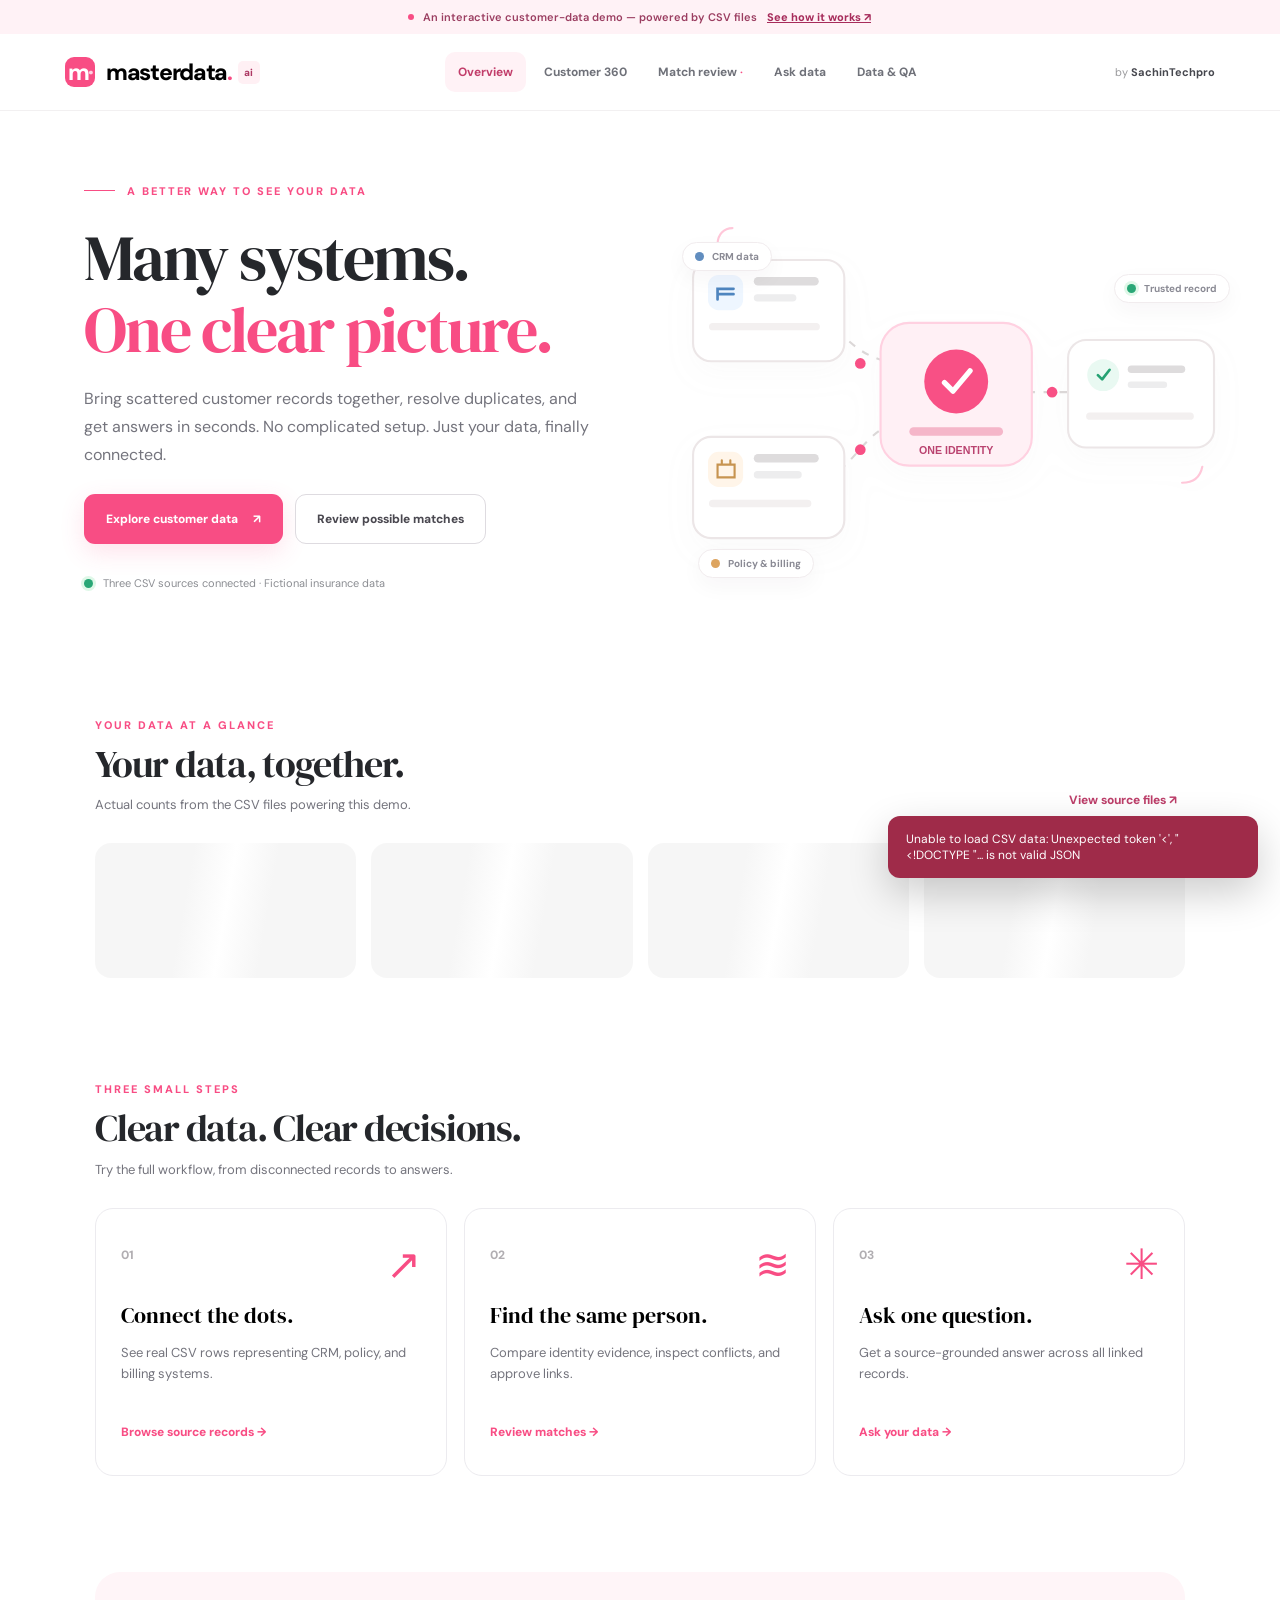
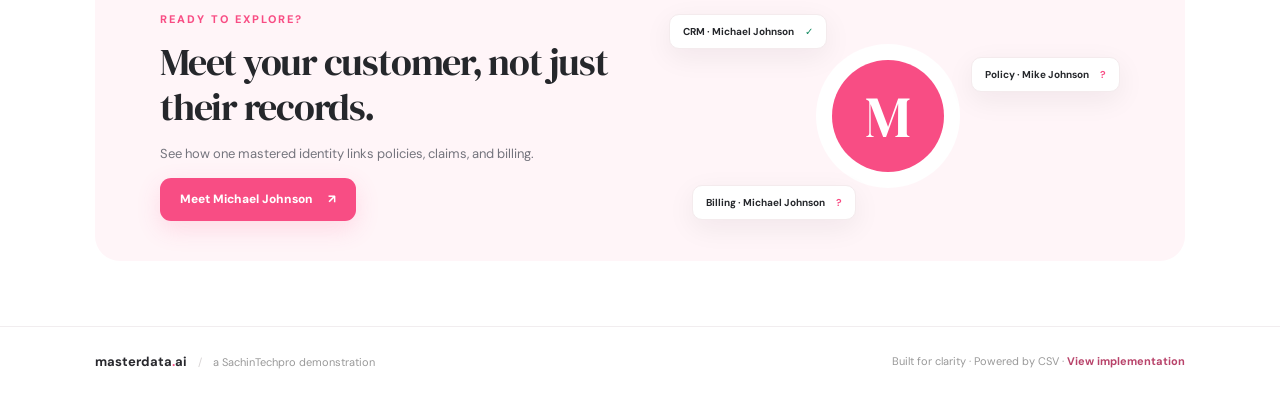
==== static/index.html @ 0c134096 "Add full MasterData AI CSV-backed demo, responsive UI, tests, and Render configuration" ====
<!doctype html>
<html lang="en">
<head>
  <meta charset="utf-8" />
  <meta name="viewport" content="width=device-width, initial-scale=1" />
  <meta name="theme-color" content="#ffffff" />
  <meta name="description" content="SachinTechpro MasterData AI: a lightweight, CSV-powered master data management and grounded-answer demo." />
  <title>MasterData AI — One customer. One clear picture.</title>
  <link rel="preconnect" href="https://fonts.googleapis.com" />
  <link rel="preconnect" href="https://fonts.gstatic.com" crossorigin />
  <link href="https://fonts.googleapis.com/css2?family=DM+Sans:wght@400;500;600;700;800&family=DM+Serif+Display&display=swap" rel="stylesheet" />
  <link href="/static/style.css" rel="stylesheet" />
  <script src="/static/app.js" defer></script>
</head>
<body>
  <div class="announcement"><span class="dot small"></span> An interactive customer-data demo — powered by CSV files <button class="announcement-link" data-nav="data">See how it works <span aria-hidden="true">↗</span></button></div>
  <header class="site-header">
    <div class="header-inner">
      <button class="wordmark" data-nav="home" aria-label="MasterData AI home"><span class="brand-icon">m<span>·</span></span><span>masterdata<span class="brand-accent">.</span></span><span class="brand-ai">ai</span></button>
      <nav class="nav" aria-label="Main navigation">
        <button data-nav="home" class="nav-link active">Overview</button>
        <button data-nav="customers" class="nav-link">Customer 360</button>
        <button data-nav="matches" class="nav-link">Match review <span class="nav-count" id="match-nav-count">·</span></button>
        <button data-nav="assistant" class="nav-link">Ask data</button>
        <button data-nav="data" class="nav-link">Data & QA</button>
      </nav>
      <span class="madeby">by <strong>SachinTechpro</strong></span>
    </div>
  </header>
  <main id="main">
    <section class="view" id="view-home" aria-label="Overview">
      <div class="hero-wrap">
        <div class="hero-inner">
          <div class="eyebrow"><span class="eyebrow-line"></span> A BETTER WAY TO SEE YOUR DATA</div>
          <h1>Many systems.<br/><span class="highlight">One clear picture.</span></h1>
          <p class="hero-copy">Bring scattered customer records together, resolve duplicates, and get answers in seconds. No complicated setup. Just your data, finally connected.</p>
          <div class="hero-actions">
            <button class="button primary large" data-nav="customers">Explore customer data <span aria-hidden="true">↗</span></button>
            <button class="button outlined large" data-nav="matches">Review possible matches</button>
          </div>
          <p class="hero-caption"><span class="dot"></span> Three CSV sources connected · Fictional insurance data</p>
        </div>
        <div class="hero-illustration" aria-hidden="true">
          <svg viewBox="0 0 520 375" fill="none" xmlns="http://www.w3.org/2000/svg">
            <path d="M112 110C156 110 156 159 218 159M112 274C170 274 170 214 218 214M300 186H401" stroke="#dbd7d7" stroke-width="2" stroke-dasharray="7 8"/>
            <rect x="16" y="62" width="142" height="95" rx="17" fill="#fff" stroke="#ece6e7" stroke-width="2"/><rect x="30" y="76" width="33" height="33" rx="10" fill="#eef6ff"/><path d="M39 99V89h15M39 94h15" stroke="#4e85bf" stroke-width="2.5" stroke-linecap="round"/><rect x="73" y="78" width="61" height="8" rx="4" fill="#dedcdd"/><rect x="73" y="94" width="40" height="7" rx="3.5" fill="#ededee"/><rect x="31" y="121" width="104" height="7" rx="3.5" fill="#f3f0f0"/>
            <rect x="16" y="228" width="142" height="95" rx="17" fill="#fff" stroke="#ece6e7" stroke-width="2"/><rect x="30" y="242" width="33" height="33" rx="10" fill="#fff5e9"/><path d="M39 254h16v12H39zM43 250v4M51 250v4" stroke="#c79450" stroke-width="2" stroke-linecap="round"/><rect x="73" y="244" width="61" height="8" rx="4" fill="#dedcdd"/><rect x="73" y="260" width="45" height="7" rx="3.5" fill="#ededee"/><rect x="31" y="287" width="96" height="7" rx="3.5" fill="#f3f0f0"/>
            <rect x="192" y="121" width="142" height="134" rx="27" fill="#fff0f5" stroke="#ffd1e1" stroke-width="2"/><circle cx="263" cy="176" r="30" fill="#f85085"/><path d="M252 177l8 8 16-19" stroke="white" stroke-width="5" stroke-linecap="round" stroke-linejoin="round"/><rect x="219" y="219" width="88" height="8" rx="4" fill="#f5b6c9"/><text x="263" y="244" text-anchor="middle" fill="#ba4370" font-size="10" font-family="sans-serif" font-weight="700">ONE IDENTITY</text>
            <rect x="368" y="137" width="137" height="101" rx="17" fill="#fff" stroke="#ece6e7" stroke-width="2"/><circle cx="401" cy="170" r="15" fill="#e9f9f2"/><path d="M396 170l4 4 7-9" stroke="#25a273" stroke-width="2.5" stroke-linecap="round" stroke-linejoin="round"/><rect x="424" y="161" width="54" height="7" rx="3.5" fill="#dedcdd"/><rect x="424" y="176" width="37" height="6" rx="3" fill="#ededee"/><rect x="385" y="205" width="101" height="7" rx="3.5" fill="#f3f0f0"/>
            <circle cx="173" cy="159" r="5" fill="#f85085"/><circle cx="173" cy="240" r="5" fill="#f85085"/><circle cx="353" cy="186" r="5" fill="#f85085"/>
            <path d="M39 47c0-9 6-15 14-15M494 256c-2 10-9 15-19 15" stroke="#ffc7d9" stroke-width="2" stroke-linecap="round"/>
          </svg>
          <div class="illustration-label label-left"><span class="dot blue"></span> CRM data</div>
          <div class="illustration-label label-bottom"><span class="dot amber"></span> Policy & billing</div>
          <div class="illustration-label label-right"><span class="dot"></span> Trusted record</div>
        </div>
      </div>
      <section class="section content-wrap" aria-labelledby="h-stats">
        <div class="section-heading split"><div><div class="kicker">YOUR DATA AT A GLANCE</div><h2 id="h-stats">Your data, together.</h2><p>Actual counts from the CSV files powering this demo.</p></div><button class="plain-action" data-nav="data">View source files <span aria-hidden="true">↗</span></button></div>
        <div class="metric-grid" id="metric-grid"><div class="skeleton"></div><div class="skeleton"></div><div class="skeleton"></div><div class="skeleton"></div></div>
      </section>
      <section class="section content-wrap" aria-label="Your next step">
        <div class="section-heading"><div class="kicker">THREE SMALL STEPS</div><h2>Clear data. Clear decisions.</h2><p>Try the full workflow, from disconnected records to answers.</p></div>
        <div class="step-grid">
          <button class="step-card" data-nav="data"><span class="step-num">01</span><span class="step-symbol">↗</span><h3>Connect the dots.</h3><p>See real CSV rows representing CRM, policy, and billing systems.</p><span class="step-action">Browse source records <span aria-hidden="true">→</span></span></button>
          <button class="step-card" data-nav="matches"><span class="step-num">02</span><span class="step-symbol">≋</span><h3>Find the same person.</h3><p>Compare identity evidence, inspect conflicts, and approve links.</p><span class="step-action">Review matches <span aria-hidden="true">→</span></span></button>
          <button class="step-card" data-nav="assistant"><span class="step-num">03</span><span class="step-symbol">✳</span><h3>Ask one question.</h3><p>Get a source-grounded answer across all linked records.</p><span class="step-action">Ask your data <span aria-hidden="true">→</span></span></button>
        </div>
      </section>
      <section class="section content-wrap highlight-row"><div><div class="kicker">READY TO EXPLORE?</div><h2>Meet your customer, not just their records.</h2><p>See how one mastered identity links policies, claims, and billing.</p><button class="button primary" data-open-customer="MDM-1005">Meet Michael Johnson <span aria-hidden="true">↗</span></button></div><div class="profile-art" aria-hidden="true"><div class="circle-one">M</div><div class="mini-profile mini-one">CRM · Michael Johnson <span>✓</span></div><div class="mini-profile mini-two">Policy · Mike Johnson <span>?</span></div><div class="mini-profile mini-three">Billing · Michael Johnson <span>?</span></div></div></section>
    </section>

    <section class="view hide" id="view-customers" aria-label="Customer 360">
      <div class="page-intro content-wrap"><div class="kicker">UNIFIED CUSTOMER VIEW</div><h1>One customer. <span class="highlight">Every connection.</span></h1><p>Choose a mastered customer identity. Source records remain traceable, and transactions appear only when linked.</p></div>
      <div class="content-wrap section compact"><div class="customer-top"><label class="search-field"><span>⌕</span><input id="customer-search" placeholder="Search customer name or ID" autocomplete="off" aria-label="Search customers"/></label><span class="muted" id="customer-count">Loading customers...</span></div><div class="customer-list" id="customer-list"></div><div id="customer-detail" class="detail-panel" aria-live="polite"></div></div>
    </section>

    <section class="view hide" id="view-matches" aria-label="Identity match review">
      <div class="page-intro content-wrap"><div class="kicker">IDENTITY RESOLUTION</div><h1>Same person. <span class="highlight">Different records.</span></h1><p>A matching score is only a suggestion. Review evidence and conflicts before linking source IDs to one customer.</p></div>
      <div class="content-wrap section compact"><div class="section-heading split"><div><h2>Ready for your review <span class="pill pink" id="pending-count">—</span></h2><p>Every decision updates <code>identity_links.csv</code> or <code>decisions.csv</code>.</p></div><button class="button outlined" id="reset-from-matches">↺ Reset review</button></div><div id="matches-list" class="match-grid"></div></div>
    </section>

    <section class="view hide" id="view-assistant" aria-label="Ask data assistant">
      <div class="page-intro content-wrap"><div class="kicker">ONE CONVERSATIONAL VIEW</div><h1>Just ask. <span class="highlight">Know more.</span></h1><p>Ask questions across the customer, policy, claims, and billing CSVs. Every answer shows where its facts came from.</p></div>
      <div class="content-wrap section compact"><div class="assistant-layout"><div class="assistant-card"><div class="chat-header"><span class="assistant-orb">✳</span><div><strong>Ask MasterData</strong><small id="assistant-mode-label">Guided answers · source evidence included</small></div><span class="connected-pill"><span class="dot"></span> Ready</span></div><div class="chat-body" id="chat-body"><div class="chat-intro"><div class="assistant-orb large-orb">✳</div><h2>Hello there.</h2><p>Choose a customer, then ask what you want to know. I'll show the facts and how they connect.</p></div></div><form id="ask-form" class="chat-compose"><label for="chat-customer">Current customer</label><select id="chat-customer" aria-label="Customer to ask about"></select><div class="question-field"><input id="question-input" maxlength="500" required autocomplete="off" placeholder="Ask about claims, payments, policies..." aria-label="Your question"/><button type="submit" class="send-button" aria-label="Send question">↗</button></div></form></div><div class="assistant-sidebar"><div class="side-note"><div class="kicker">NEED AN IDEA?</div><h3>Try asking...</h3><div class="prompts"><button data-question="Give me a complete customer summary">Give me the full customer picture <span>↗</span></button><button data-question="Are there any open claims?">Are there any open claims? <span>↗</span></button><button data-question="Show me overdue payments and invoices">Any unpaid invoices? <span>↗</span></button><button data-question="What policies and renewals are recorded?">What policies are active? <span>↗</span></button><button data-question="Which sources contributed to this answer?">Where did this information come from? <span>↗</span></button></div></div><div class="side-note pale"><div class="kicker">HOW ANSWERS WORK</div><p><span id="assistant-explainer">By default, a transparent rule-based router answers using the linked CSVs. No generative model or API key is required.</span></p><p>You can optionally connect an AI model for grounded answer synthesis, using only the selected fictional customer snapshot.</p></div></div></div></div>
    </section>

    <section class="view hide" id="view-data" aria-label="Data sources and quality assurance">
      <div class="page-intro content-wrap"><div class="kicker">UNDER THE HOOD</div><h1>Simple files. <span class="highlight">Useful proof.</span></h1><p>All application data lives in readable CSV files. Browse the source rows, download a file, and run integrity checks on demand.</p></div>
      <div class="content-wrap section compact"><div class="source-section"><div class="section-heading split"><div><h2>Explore the source files.</h2><p>Three system feeds plus their related data and identity links.</p></div><a class="button outlined" id="csv-download" href="/api/sources/crm/download" download>↓ Download CSV</a></div><div id="source-tabs" class="source-tabs" role="group" aria-label="Select CSV source"></div><div id="source-explorer" class="source-explorer"></div></div><div class="test-section"><div class="section-heading split"><div><div class="kicker">LIVE VALIDATION</div><h2>Test the data, not just the UI.</h2><p>On-demand checks run against the current source files and links.</p></div><button id="run-tests" class="button primary">Run QA checks <span aria-hidden="true">→</span></button></div><div id="test-results" class="test-results empty-tests">Run the checks to see the results.</div></div><div class="reset-panel"><div><h3>Start fresh anytime.</h3><p>Reset only review decisions and identity links. Your original fictional source CSVs stay intact.</p></div><button id="reset-demo" class="button outlined">↺ Reset sample demo</button></div></div>
    </section>
  </main>
  <footer class="footer"><div class="footer-inner"><span><strong>masterdata<span class="brand-accent">.</span>ai</strong> <span class="footer-divider">/</span> a SachinTechpro demonstration</span><span>Built for clarity · Powered by CSV · <button data-nav="data">View implementation</button></span></div></footer>
  <div id="toast" class="toast" role="status" aria-live="polite"></div>
</body>
</html>
---- static/style.css ----
:root{--pink:#f84d84;--pink-dark:#e53c72;--text:#25272b;--muted:#74747d;--line:#ecebef;--off:#faf9f8;--soft:#fff2f6;--green:#118960;--blue:#618dbf;--shadow:0 14px 40px rgba(25,26,36,.055);font-family:'DM Sans',system-ui,-apple-system,sans-serif;color:var(--text);background:#fff;font-synthesis:none}*{box-sizing:border-box}body{margin:0;min-width:320px}button,input,select{font:inherit}button{cursor:pointer}a{color:inherit;text-decoration:none}button:focus-visible,a:focus-visible,input:focus-visible,select:focus-visible{outline:3px solid #ffabd0;outline-offset:2px}h1,h2,h3,p{margin-top:0}h1,h2{letter-spacing:-.032em}h1{font:normal clamp(2.6rem,5vw,4.65rem)/1.12 'DM Serif Display',Georgia,serif}h2{font:normal clamp(1.8rem,3vw,2.5rem)/1.18 'DM Serif Display',Georgia,serif}h3{font-size:1.12rem;line-height:1.3}p{line-height:1.7;color:var(--muted)}code{background:#f5f5f5;padding:2px 5px;border-radius:4px;font-size:.86em}.hide{display:none!important}.highlight{color:var(--pink)}.announcement{height:34px;background:#fff2f6;color:#9b3e61;display:flex;align-items:center;justify-content:center;gap:9px;font-size:11px;font-weight:600;white-space:nowrap;padding:0 10px}.announcement-link{border:0;background:transparent;color:#a72c5b;text-decoration:underline;font-weight:800;padding:1px}.dot{display:inline-block;flex:none;width:9px;height:9px;background:#29a776;border-radius:100%;box-shadow:0 0 0 3px #dff8e8}.dot.small{width:6px;height:6px;box-shadow:none;background:var(--pink)}.dot.blue{background:var(--blue);box-shadow:none}.dot.amber{background:#dda45f;box-shadow:none}.site-header{background:white;border-bottom:1px solid #f2f0f1;position:sticky;top:0;z-index:20}.header-inner{max-width:1210px;margin:auto;padding:0 30px;display:flex;align-items:center;gap:34px;min-height:76px}.wordmark{background:none;border:0;display:flex;align-items:center;gap:3px;font-size:23px;font-weight:800;letter-spacing:-1.3px;padding:8px 0;white-space:nowrap}.brand-icon{font-weight:800;letter-spacing:-2px;background:var(--pink);height:30px;width:30px;display:inline-flex;align-items:center;justify-content:center;color:#fff;border-radius:9px;margin-right:8px;letter-spacing:-.1em}.brand-icon span{color:#ffd0e0}.brand-accent{color:var(--pink)}.brand-ai{font-size:10px;letter-spacing:.05em;background:#fff0f4;color:#ad3863;padding:5px 6px;border-radius:5px;margin-left:3px}.nav{display:flex;align-items:center;justify-content:center;gap:5px;flex:1}.nav-link{color:#6f7179;white-space:nowrap;border:0;background:transparent;border-radius:10px;padding:12px 13px;font-size:12px;font-weight:700}.nav-link:hover,.nav-link.active{background:#fff2f6;color:#c23e6b}.nav-count{color:var(--pink);font-size:11px}.madeby{white-space:nowrap;color:#9a9a9d;font-size:11px}.madeby strong{color:#46474e}.content-wrap{max-width:1150px;margin:0 auto;padding-left:30px;padding-right:30px}.hero-wrap{max-width:1230px;min-height:555px;margin:0 auto;display:grid;grid-template-columns:1.08fr .92fr;align-items:center;padding:47px 40px 36px;overflow:hidden}.hero-inner{padding-left:3%;z-index:1}.eyebrow,.kicker{font-size:11px;letter-spacing:.18em;color:var(--pink);font-weight:800}.eyebrow{display:flex;align-items:center;gap:12px;margin-bottom:24px}.eyebrow-line{width:31px;height:1px;background:var(--pink)}.hero-inner h1{margin-bottom:20px}.hero-copy{font-size:16px;line-height:1.75;max-width:510px;margin-bottom:25px}.hero-actions{display:flex;gap:12px;flex-wrap:wrap}.button{display:inline-flex;align-items:center;justify-content:center;gap:15px;min-height:43px;border:1px solid transparent;border-radius:11px;padding:11px 19px;font-size:12px;font-weight:800;white-space:nowrap;transition:transform .15s,background .15s,box-shadow .15s}.button:hover,.step-card:hover{transform:translateY(-2px)}.button.primary{background:var(--pink);color:white;box-shadow:0 8px 24px #f84d8429}.button.primary:hover{background:var(--pink-dark)}.button.outlined{background:white;border-color:#dedbe0;color:#4a4850}.button.outlined:hover{border-color:var(--pink);color:var(--pink)}.button.large{min-height:50px;padding:14px 21px}.hero-caption{font-size:11px;display:flex;align-items:center;gap:10px;margin-top:30px;color:#8b8d92}.hero-illustration{position:relative;margin:0 -15px 0 -10px}.hero-illustration svg{display:block;width:100%;filter:drop-shadow(0 12px 15px #9999990a)}.illustration-label{position:absolute;font-size:10px;font-weight:700;color:#8a8a94;display:flex;gap:8px;align-items:center;background:white;padding:7px 12px;border:1px solid #f1ecee;border-radius:50px;box-shadow:0 8px 22px #29202a0a}.label-left{top:12%;left:1%}.label-bottom{bottom:4%;left:4%}.label-right{right:0;top:20%}.section{padding-top:52px;padding-bottom:52px}.section.compact{padding-top:25px}.section-heading{margin-bottom:27px}.section-heading h2{margin:9px 0 8px}.section-heading p{font-size:13px;margin:0}.section-heading.split{display:flex;justify-content:space-between;align-items:end;gap:20px}.plain-action{border:0;background:transparent;font-weight:800;font-size:12px;color:#bd3f6a;padding:8px}.metric-grid{display:grid;grid-template-columns:repeat(4,minmax(0,1fr));gap:15px}.metric-card{border:1px solid var(--line);background:white;padding:24px 22px;border-radius:16px;min-height:138px}.metric-card .metric-number{font:normal 40px/1.05 'DM Serif Display',serif;color:var(--text);margin:9px 0}.metric-card .metric-label{font-size:12px;color:#73737b;font-weight:700}.metric-card .metric-meta{font-size:11px;color:#9d9da3;margin-top:10px}.metric-card.emphasis{background:var(--soft);border-color:#ffe2ea}.metric-card.emphasis .metric-number{color:var(--pink)}.skeleton{height:135px;background:linear-gradient(100deg,#f6f6f6 35%,#fff 50%,#f6f6f6 65%);border-radius:16px}.step-grid{display:grid;grid-template-columns:repeat(3,minmax(0,1fr));gap:17px}.step-card{border:1px solid var(--line);background:#fff;text-align:left;border-radius:18px;padding:25px;min-height:268px;transition:transform .15s,border-color .15s,box-shadow .15s}.step-card:hover{border-color:#f5a3bf;box-shadow:var(--shadow)}.step-num{font-size:12px;color:#b1aeb2;font-weight:800}.step-symbol{font:normal 42px/1 'DM Serif Display',serif;float:right;color:var(--pink)}.step-card h3{margin:36px 0 12px;font:normal 22px 'DM Serif Display',Georgia,serif}.step-card p{font-size:13px;line-height:1.65;min-height:61px;margin-bottom:17px}.step-action{font-weight:800;color:var(--pink);font-size:12px}.highlight-row{display:grid;grid-template-columns:1fr 1fr;gap:30px;align-items:center;background:#fff5f8;margin-top:44px;margin-bottom:65px;border-radius:25px;padding:37px 65px;max-width:1090px}.highlight-row h2{max-width:500px;margin:13px 0}.highlight-row p{font-size:13px}.profile-art{height:215px;position:relative;display:flex;align-items:center;justify-content:center}.circle-one{width:112px;height:112px;border-radius:100%;display:flex;align-items:center;justify-content:center;background:var(--pink);box-shadow:0 0 0 16px #fff;color:#fff;font:normal 58px 'DM Serif Display',serif}.mini-profile{position:absolute;background:#fff;box-shadow:0 8px 28px #26161e10;border:1px solid #f4ebed;border-radius:10px;padding:10px 13px;font-size:10px;font-weight:700}.mini-profile span{color:var(--green);margin-left:9px}.mini-two span,.mini-three span{color:var(--pink)}.mini-one{top:5px;left:3%}.mini-two{right:0;top:48px}.mini-three{bottom:4px;left:8%}.page-intro{padding-top:72px;padding-bottom:20px}.page-intro h1{font-size:clamp(2.45rem,4.6vw,4rem);margin:14px 0 15px}.page-intro p{font-size:15px;max-width:680px}.pill{font-family:'DM Sans',sans-serif;font-size:11px;letter-spacing:0;font-weight:800;padding:6px 10px;border-radius:99px;vertical-align:middle}.pill.pink{color:#b8426c;background:#fff0f5}.pill.green{background:#eafaf4;color:#158660}.pill.gray{background:#f0f0f2;color:#6a6a72}.pill.amber{background:#fff4e7;color:#966b33}.customer-top{display:flex;justify-content:space-between;align-items:center;margin-bottom:18px;gap:16px}.search-field{border:1px solid #e4e2e4;border-radius:12px;display:flex;align-items:center;min-height:47px;min-width:290px;max-width:440px;width:100%;padding:0 13px;gap:8px;color:#aaa}.search-field span{font-size:24px;line-height:1}.search-field input{border:0;outline:0;width:100%;font-size:13px}.muted{font-size:12px;color:var(--muted)}.customer-list{display:grid;grid-template-columns:repeat(3,minmax(0,1fr));gap:12px}.customer-item{border:1px solid var(--line);background:white;border-radius:14px;padding:17px;text-align:left;display:flex;flex-direction:column;gap:10px;min-height:142px}.customer-item.selected{border-color:var(--pink);background:#fff8fa}.customer-item:hover{border-color:#f5a3bf}.customer-avatar{width:41px;height:41px;border-radius:50%;background:#f7e8ef;color:#ba4773;display:inline-flex;align-items:center;justify-content:center;font-weight:800;font-size:15px}.customer-item-top{display:flex;align-items:center;justify-content:space-between;gap:10px}.customer-item strong{font-size:13px}.customer-item small{font-size:11px;color:#8d8d96}.customer-facts{font-size:11px;color:#777883}.detail-panel{margin:25px 0 70px}.detail-hero{border:1px solid var(--line);border-radius:18px;padding:25px;display:flex;justify-content:space-between;gap:20px;align-items:start}.detail-title{display:flex;align-items:center;gap:14px}.detail-title h2{margin:0 0 5px}.detail-title small{color:var(--muted)}.detail-stats{display:flex;gap:22px;text-align:center}.detail-stats strong{display:block;font-size:22px}.detail-stats span{font-size:11px;color:var(--muted)}.detail-grid{display:grid;grid-template-columns:1fr 1fr;gap:17px;margin-top:17px}.detail-box{border:1px solid var(--line);background:#fff;border-radius:17px;padding:24px;min-width:0}.detail-box h3{margin-bottom:5px}.detail-box>p{font-size:12px}.field-row{padding:11px 0;border-bottom:1px solid #f1eff1;display:flex;justify-content:space-between;gap:20px;align-items:center}.field-row:last-child{border-bottom:0}.field-row>span{font-size:12px;color:var(--muted)}.field-row>div{text-align:right;max-width:65%}.field-row strong{font-size:12px;display:block;overflow-wrap:anywhere}.field-row small{font-size:10px;color:#aaa}.data-row{padding:12px 0;border-bottom:1px solid #f0f0f1;display:flex;justify-content:space-between;gap:12px}.data-row:last-child{border:0}.data-row strong{font-size:12px;display:block}.data-row small{font-size:11px;color:#999}.data-row .right{text-align:right;font-size:12px;font-weight:800}.detail-wide{grid-column:1/-1}.source-chips{display:flex;gap:9px;flex-wrap:wrap}.source-chip{border:1px solid #ebe9ec;border-radius:10px;padding:12px 14px;background:#fafafa;font-size:11px}.source-chip strong{display:block;margin-bottom:4px}.conflict-list{display:grid;grid-template-columns:repeat(2,1fr);gap:12px}.conflict-card{padding:14px;border-radius:12px;background:#fff8f1;border:1px solid #f5e6d1}.conflict-card>strong{font-size:12px}.conflict-card p{font-size:11px;margin:6px 0}.match-grid{display:grid;grid-template-columns:1fr 1fr;gap:18px;margin-bottom:80px}.match-card{border:1px solid var(--line);border-radius:19px;padding:23px;min-width:0}.match-top{display:flex;justify-content:space-between;gap:12px;align-items:center}.match-top h3{font:normal 23px 'DM Serif Display',Georgia,serif;margin:0}.match-top small{display:block;color:var(--muted);font-size:11px;margin-top:5px}.score{width:64px;height:64px;border-radius:50%;background:conic-gradient(var(--pink) var(--pct),#f5eaee 0);display:grid;place-items:center;flex:none}.score span{width:51px;height:51px;border-radius:50%;background:#fff;display:grid;place-items:center;font-weight:800;font-size:14px}.pair{display:grid;grid-template-columns:1fr 25px 1fr;gap:9px;align-items:center;margin:23px 0}.pair-part{background:#faf9fa;border-radius:13px;padding:14px;min-width:0}.pair-part small{display:block;font-size:10px;color:var(--muted);margin-bottom:7px}.pair-part strong{display:block;font-size:12px;overflow-wrap:anywhere}.pair-part span{font-size:10px;color:#8b8d91}.pair-arrow{text-align:center;color:var(--pink);font-size:20px}.evidence{display:flex;flex-wrap:wrap;gap:6px}.evidence span{border-radius:6px;padding:5px 8px;background:#ecf9f3;color:#27795f;font-size:10px;font-weight:700}.match-conflicts{color:#aa6732;font-size:11px;margin:14px 0 0;min-height:18px}.match-actions{display:flex;gap:8px;border-top:1px solid var(--line);padding-top:17px;margin-top:15px}.match-actions .button{flex:1}.empty-state{text-align:center;padding:56px 25px;background:#fbfafb;border:1px dashed #e7e1e5;border-radius:17px;grid-column:1/-1}.empty-state h3{font:normal 26px 'DM Serif Display',serif;margin:10px 0}.empty-state p{font-size:13px;max-width:430px;margin:0 auto 18px}.assistant-layout{display:grid;grid-template-columns:1.35fr .65fr;gap:18px;margin-bottom:75px;align-items:start}.assistant-card{border:1px solid var(--line);border-radius:19px;overflow:hidden;box-shadow:var(--shadow)}.chat-header{padding:17px 19px;border-bottom:1px solid var(--line);display:flex;gap:12px;align-items:center}.chat-header strong{font-size:13px;display:block}.chat-header small{font-size:10px;color:var(--muted)}.assistant-orb{display:grid;place-items:center;flex:none;width:40px;height:40px;border-radius:13px;background:#ffedf3;color:var(--pink);font-size:24px}.assistant-orb.large-orb{width:58px;height:58px;border-radius:17px;font-size:37px;margin:0 auto 10px}.connected-pill{margin-left:auto;background:#eef9f3;color:#16875e;border-radius:30px;padding:7px 11px;font-size:10px;display:flex;gap:9px;align-items:center;font-weight:800}.connected-pill .dot{width:6px;height:6px;box-shadow:none}.chat-body{height:380px;overflow-y:auto;padding:21px;background:#fffeff}.chat-intro{text-align:center;margin:60px auto 0;max-width:350px}.chat-intro h2{font-size:29px;margin:0 0 10px}.chat-intro p{font-size:13px}.chat-bubble{margin-bottom:17px;max-width:94%}.chat-bubble.user{margin-left:auto;text-align:right}.chat-bubble>div{border-radius:16px;padding:14px 16px;text-align:left;background:#faf7f9;font-size:13px;line-height:1.7}.chat-bubble.user>div{background:#fff0f5;color:#883553;display:inline-block}.chat-bubble small{font-size:10px;color:#a1a0a6;display:block;margin-bottom:6px}.answer-meta{display:flex;flex-wrap:wrap;gap:8px;margin:11px 0}.answer-meta span{background:white;border:1px solid #ece9ed;border-radius:7px;padding:5px 8px;color:#777;font-size:10px}.trace-details{font-size:11px;border-top:1px solid #eae8eb;margin-top:11px;padding-top:10px}.trace-details summary{cursor:pointer;color:#af3964;font-weight:800}.trace-details ul{padding-left:18px;margin:10px 0;color:#777}.chat-compose{padding:16px 19px;border-top:1px solid var(--line)}.chat-compose label{font-size:10px;font-weight:800;color:#999;display:block;margin-bottom:8px}.chat-compose select{width:100%;height:40px;border:1px solid var(--line);background:#fff;border-radius:9px;padding:0 10px;font-size:12px;color:#555}.question-field{display:flex;gap:10px;margin-top:11px}.question-field input{flex:1;min-width:0;border:1px solid #e5e1e4;border-radius:10px;padding:0 13px;font-size:12px}.send-button{height:44px;width:46px;border:0;border-radius:10px;background:var(--pink);color:#fff;font-size:23px}.side-note{border:1px solid var(--line);border-radius:17px;padding:24px;margin-bottom:17px}.side-note h3{margin:9px 0 15px}.side-note.pale{background:#faf9f7}.side-note p{font-size:12px}.prompts{display:flex;flex-direction:column;gap:7px}.prompts button{border:1px solid #ebe9ed;border-radius:10px;padding:13px;background:white;text-align:left;font-size:12px;font-weight:700;color:#5b5a64;display:flex;justify-content:space-between;gap:10px}.prompts button:hover{border-color:#f4a7bf;color:#c13d6b}.source-section,.test-section{margin-bottom:65px}.source-tabs{display:flex;flex-wrap:wrap;gap:8px;margin:20px 0}.source-tabs button{font-size:12px;border:1px solid var(--line);background:#fff;color:#777;border-radius:8px;padding:10px 13px}.source-tabs button.active{border-color:#f8b5ca;background:#fff0f6;color:#bd3b69;font-weight:800}.source-explorer{border:1px solid var(--line);border-radius:16px;overflow:hidden}.source-explorer-head{display:flex;justify-content:space-between;gap:15px;padding:16px 19px;background:#fafafa;border-bottom:1px solid var(--line);font-size:12px}.source-explorer-head strong{font-size:13px}.source-explorer-head span{color:var(--muted)}.table-scroll{width:100%;max-height:365px;overflow:auto}.data-table{width:100%;border-collapse:collapse;min-width:600px}.data-table th{position:sticky;top:0;background:#f7f6f7;text-transform:uppercase;letter-spacing:.05em;font-size:10px;color:#888;text-align:left;padding:14px 17px;white-space:nowrap}.data-table td{font-size:11px;color:#595a63;border-top:1px solid #f1eff1;padding:13px 17px;white-space:nowrap}.data-table tr:hover td{background:#fff9fb}.test-results{border:1px solid var(--line);border-radius:16px;overflow:hidden}.empty-tests{padding:27px;text-align:center;font-size:13px;color:var(--muted)}.test-summary{display:flex;gap:15px;align-items:center;padding:18px 20px;background:#f3fbf6;font-size:13px;color:#317557;font-weight:800}.test-result-row{display:flex;justify-content:space-between;align-items:center;gap:15px;padding:13px 20px;border-top:1px solid #f0f0f2}.test-result-row strong{font-size:12px}.test-result-row small{display:block;color:var(--muted);font-size:11px;margin-top:4px}.pass{color:var(--green);font-weight:800;font-size:12px}.fail{color:#b63249;font-weight:800;font-size:12px}.reset-panel{border-radius:16px;padding:26px;background:#faf7f9;display:flex;align-items:center;justify-content:space-between;gap:20px;margin-bottom:85px}.reset-panel h3{margin:0 0 5px}.reset-panel p{font-size:12px;margin:0}.footer{border-top:1px solid #f1edef}.footer-inner{max-width:1150px;margin:auto;display:flex;gap:15px;justify-content:space-between;align-items:center;padding:26px 30px;font-size:11px;color:#999}.footer-inner strong{color:#28282d;font-size:13px}.footer-inner button{border:0;background:transparent;color:#b8436a;font-weight:700;padding:0}.footer-divider{margin:0 8px;color:#d7d3d4}.toast{position:fixed;right:22px;bottom:22px;background:#29282f;color:#fff;padding:15px 18px;border-radius:12px;z-index:80;font-size:12px;box-shadow:0 15px 40px #0003;max-width:370px;display:none}.toast.show{display:block}.toast.error{background:#9f2b49}@media(max-width:990px){.header-inner{gap:17px;padding:0 20px}.madeby{display:none}.nav{justify-content:flex-end}.nav-link{font-size:11px;padding:11px 8px}.hero-wrap{padding:44px 25px;min-height:480px}.hero-inner{padding-left:0}.hero-illustration{margin-right:-55px}.highlight-row{margin-left:20px;margin-right:20px}.customer-list{grid-template-columns:repeat(2,1fr)}}@media(max-width:700px){.announcement{font-size:9px;gap:6px}.header-inner{display:block;min-height:auto;padding:11px 17px 4px}.wordmark{font-size:20px;padding:2px 0 9px}.brand-icon{width:27px;height:27px}.nav{justify-content:flex-start;overflow-x:auto;gap:5px;padding-bottom:5px;scrollbar-width:none}.nav::-webkit-scrollbar{display:none}.nav-link{font-size:11px;padding:9px 11px}.content-wrap{padding-left:19px;padding-right:19px}.hero-wrap{display:flex;flex-direction:column;text-align:center;padding:49px 19px 17px;min-height:auto}.eyebrow{justify-content:center;font-size:9px;margin-bottom:21px}.hero-inner h1{font-size:clamp(2.65rem,9vw,4.1rem)}.hero-copy{font-size:14px;margin:0 auto 23px;max-width:480px}.hero-actions{justify-content:center}.button.large{padding:13px 15px;font-size:11px}.hero-caption{justify-content:center;font-size:10px}.hero-illustration{margin:12px auto -4px;width:min(90%,470px)}.illustration-label{font-size:8px}.section{padding-top:36px;padding-bottom:30px}.section-heading.split{align-items:start}.section-heading h2{font-size:29px}.section-heading p{font-size:12px}.metric-grid{grid-template-columns:repeat(2,minmax(0,1fr));gap:10px}.metric-card{padding:19px 15px;min-height:125px}.metric-card .metric-number{font-size:34px}.metric-card .metric-label{font-size:11px}.step-grid{grid-template-columns:1fr;gap:12px}.step-card{min-height:unset;padding:21px}.step-card h3{margin:15px 0 8px}.step-card p{min-height:auto;margin-bottom:9px}.highlight-row{grid-template-columns:1fr;margin:30px 19px 55px;padding:30px 25px;gap:7px}.highlight-row h2{font-size:32px}.profile-art{height:170px}.mini-one{left:0}.mini-two{right:0}.page-intro{padding-top:44px;padding-bottom:12px}.page-intro h1{font-size:2.85rem}.page-intro p{font-size:13px}.customer-list{grid-template-columns:1fr;gap:8px}.customer-item{min-height:unset;padding:14px}.customer-top{align-items:stretch;flex-direction:column}.detail-hero{flex-direction:column}.detail-stats{width:100%;justify-content:space-between;gap:15px}.detail-grid{grid-template-columns:1fr}.match-grid{grid-template-columns:1fr}.conflict-list{grid-template-columns:1fr}.assistant-layout{grid-template-columns:1fr}.assistant-card{order:0}.assistant-sidebar{order:1}.chat-body{height:340px}.reset-panel{flex-direction:column;align-items:start}.footer-inner{flex-direction:column;align-items:start;padding:20px}.source-tabs{overflow-x:auto;flex-wrap:nowrap}.source-tabs button{white-space:nowrap}.section-heading.split .button{font-size:10px;padding:9px 11px;min-height:38px}.source-explorer-head{font-size:11px}}@media(max-width:385px){.hero-actions{flex-direction:column}.hero-actions button{width:100%}.page-intro h1{font-size:2.4rem}.pair{grid-template-columns:1fr;gap:5px}.pair-arrow{transform:rotate(90deg)}.metric-card .metric-number{font-size:30px}}
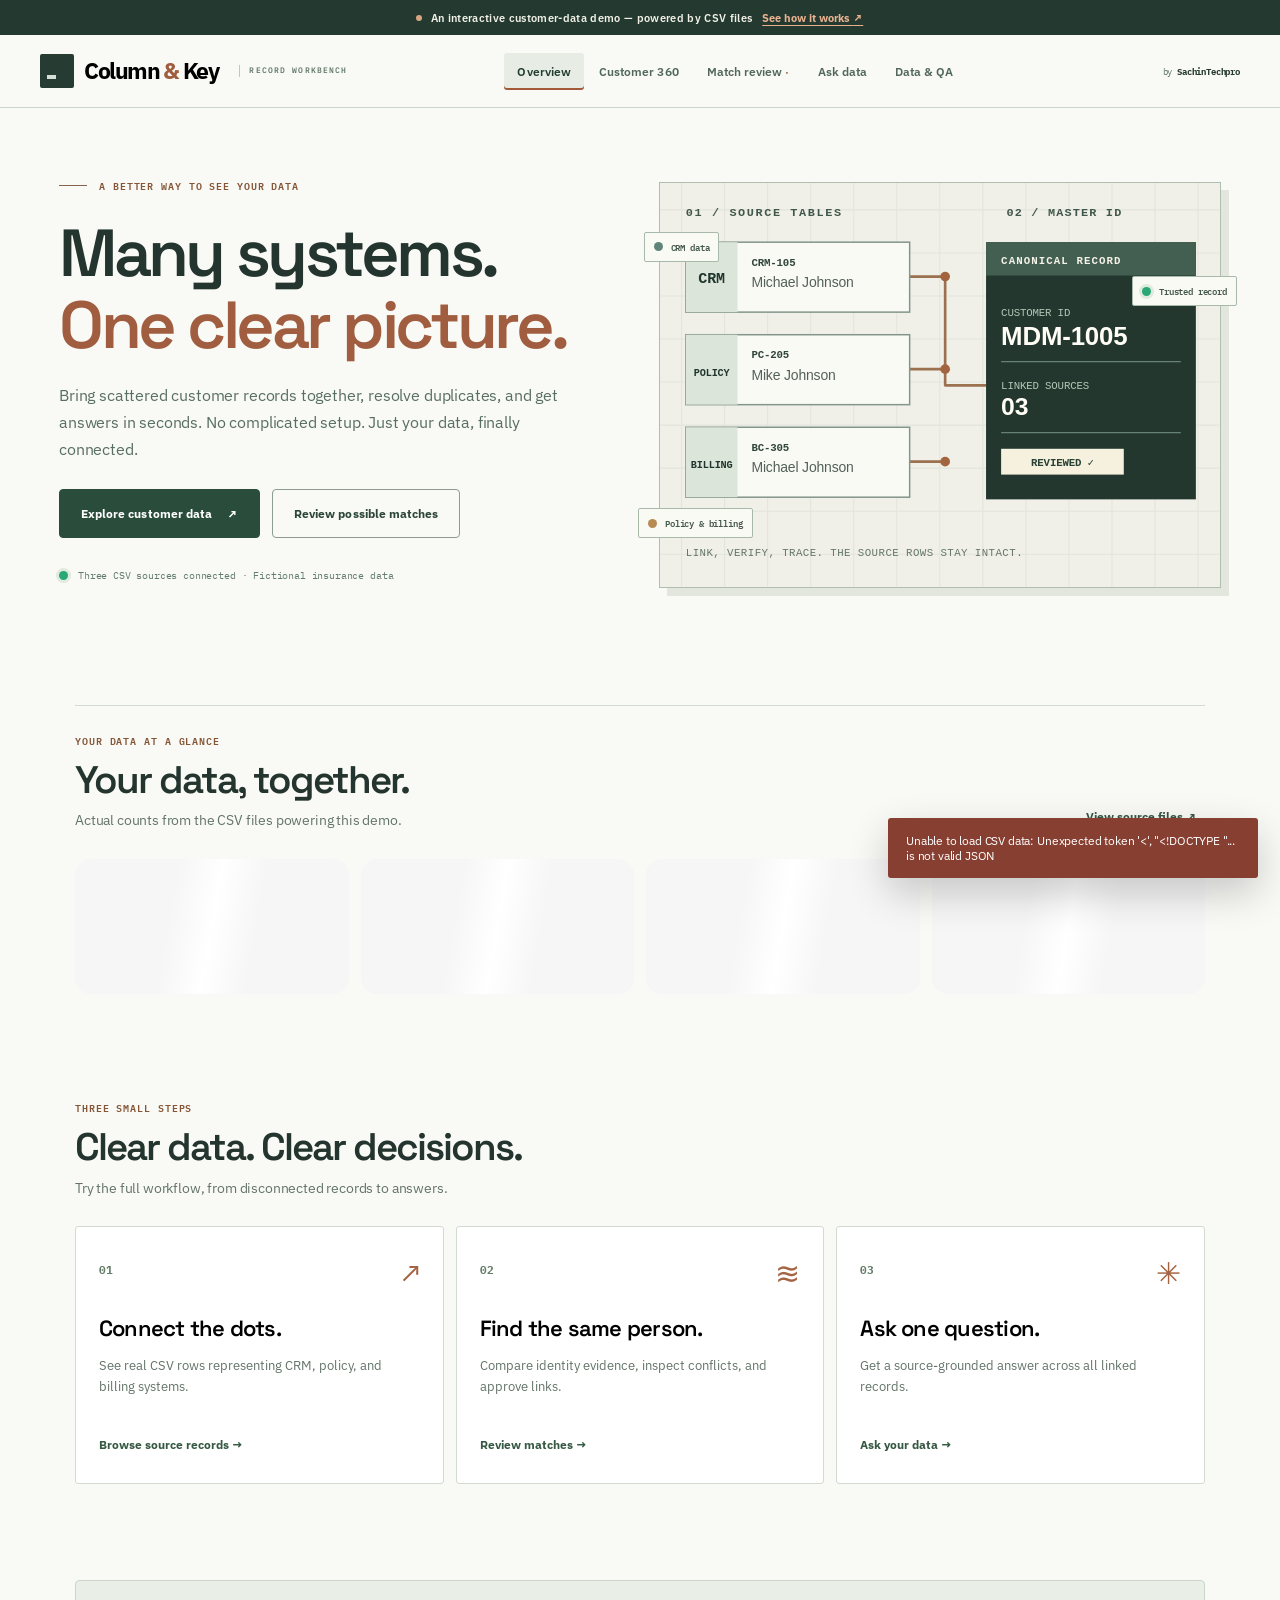
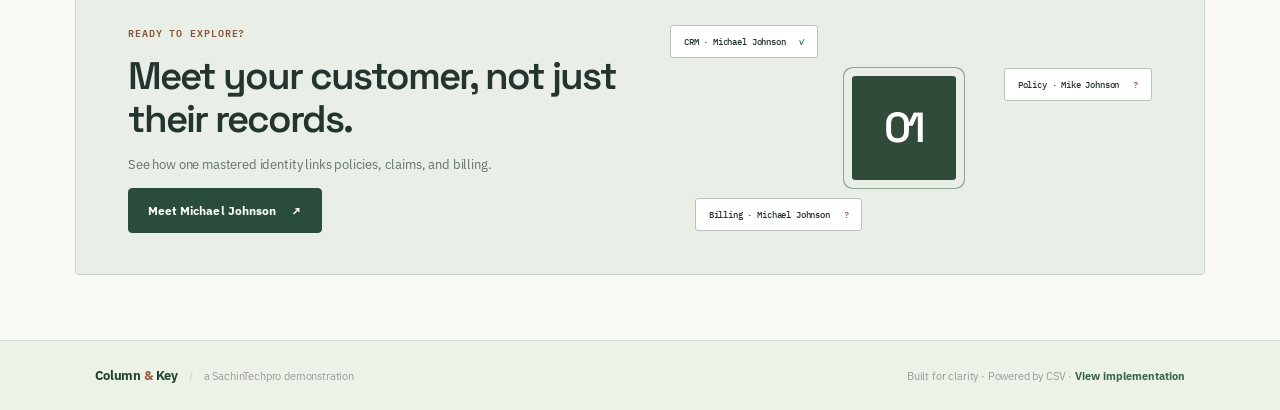
==== commit bebd6843: "Refresh Column & Key branding and editorial MDM UI (cosmetic only)" ====
--- a/static/index.html
+++ b/static/index.html
@@ -3,12 +3,13 @@
 <head>
   <meta charset="utf-8" />
   <meta name="viewport" content="width=device-width, initial-scale=1" />
-  <meta name="theme-color" content="#ffffff" />
-  <meta name="description" content="SachinTechpro MasterData AI: a lightweight, CSV-powered master data management and grounded-answer demo." />
-  <title>MasterData AI — One customer. One clear picture.</title>
+  <meta name="theme-color" content="#24342e" />
+  <meta name="description" content="Column &amp; Key by SachinTechpro: a CSV-powered master data management and source-grounded customer identity demo." />
+  <title>Column &amp; Key | Customer data, resolved.</title>
   <link rel="preconnect" href="https://fonts.googleapis.com" />
   <link rel="preconnect" href="https://fonts.gstatic.com" crossorigin />
-  <link href="https://fonts.googleapis.com/css2?family=DM+Sans:wght@400;500;600;700;800&family=DM+Serif+Display&display=swap" rel="stylesheet" />
+  <link href="https://fonts.googleapis.com/css2?family=IBM+Plex+Mono:wght@400;500;600;700&family=IBM+Plex+Sans:wght@400;500;600;700&family=Space+Grotesk:wght@400;500;600;700&display=swap" rel="stylesheet" />
+  <link rel="icon" type="image/svg+xml" href="/static/favicon.svg" />
   <link href="/static/style.css" rel="stylesheet" />
   <script src="/static/app.js" defer></script>
 </head>
@@ -16,7 +17,7 @@
   <div class="announcement"><span class="dot small"></span> An interactive customer-data demo — powered by CSV files <button class="announcement-link" data-nav="data">See how it works <span aria-hidden="true">↗</span></button></div>
   <header class="site-header">
     <div class="header-inner">
-      <button class="wordmark" data-nav="home" aria-label="MasterData AI home"><span class="brand-icon">m<span>·</span></span><span>masterdata<span class="brand-accent">.</span></span><span class="brand-ai">ai</span></button>
+      <button class="wordmark" data-nav="home" aria-label="Column and Key home"><span class="brand-icon" aria-hidden="true"><span class="brand-tile tl"></span><span class="brand-tile tr"></span><span class="brand-tile bl"></span><span class="brand-tile br"></span></span><span class="brand-name">Column <span class="brand-accent">&amp;</span> Key</span><span class="brand-edition">RECORD WORKBENCH</span></button>
       <nav class="nav" aria-label="Main navigation">
         <button data-nav="home" class="nav-link active">Overview</button>
         <button data-nav="customers" class="nav-link">Customer 360</button>
@@ -41,14 +42,40 @@
           <p class="hero-caption"><span class="dot"></span> Three CSV sources connected · Fictional insurance data</p>
         </div>
         <div class="hero-illustration" aria-hidden="true">
-          <svg viewBox="0 0 520 375" fill="none" xmlns="http://www.w3.org/2000/svg">
-            <path d="M112 110C156 110 156 159 218 159M112 274C170 274 170 214 218 214M300 186H401" stroke="#dbd7d7" stroke-width="2" stroke-dasharray="7 8"/>
-            <rect x="16" y="62" width="142" height="95" rx="17" fill="#fff" stroke="#ece6e7" stroke-width="2"/><rect x="30" y="76" width="33" height="33" rx="10" fill="#eef6ff"/><path d="M39 99V89h15M39 94h15" stroke="#4e85bf" stroke-width="2.5" stroke-linecap="round"/><rect x="73" y="78" width="61" height="8" rx="4" fill="#dedcdd"/><rect x="73" y="94" width="40" height="7" rx="3.5" fill="#ededee"/><rect x="31" y="121" width="104" height="7" rx="3.5" fill="#f3f0f0"/>
-            <rect x="16" y="228" width="142" height="95" rx="17" fill="#fff" stroke="#ece6e7" stroke-width="2"/><rect x="30" y="242" width="33" height="33" rx="10" fill="#fff5e9"/><path d="M39 254h16v12H39zM43 250v4M51 250v4" stroke="#c79450" stroke-width="2" stroke-linecap="round"/><rect x="73" y="244" width="61" height="8" rx="4" fill="#dedcdd"/><rect x="73" y="260" width="45" height="7" rx="3.5" fill="#ededee"/><rect x="31" y="287" width="96" height="7" rx="3.5" fill="#f3f0f0"/>
-            <rect x="192" y="121" width="142" height="134" rx="27" fill="#fff0f5" stroke="#ffd1e1" stroke-width="2"/><circle cx="263" cy="176" r="30" fill="#f85085"/><path d="M252 177l8 8 16-19" stroke="white" stroke-width="5" stroke-linecap="round" stroke-linejoin="round"/><rect x="219" y="219" width="88" height="8" rx="4" fill="#f5b6c9"/><text x="263" y="244" text-anchor="middle" fill="#ba4370" font-size="10" font-family="sans-serif" font-weight="700">ONE IDENTITY</text>
-            <rect x="368" y="137" width="137" height="101" rx="17" fill="#fff" stroke="#ece6e7" stroke-width="2"/><circle cx="401" cy="170" r="15" fill="#e9f9f2"/><path d="M396 170l4 4 7-9" stroke="#25a273" stroke-width="2.5" stroke-linecap="round" stroke-linejoin="round"/><rect x="424" y="161" width="54" height="7" rx="3.5" fill="#dedcdd"/><rect x="424" y="176" width="37" height="6" rx="3" fill="#ededee"/><rect x="385" y="205" width="101" height="7" rx="3.5" fill="#f3f0f0"/>
-            <circle cx="173" cy="159" r="5" fill="#f85085"/><circle cx="173" cy="240" r="5" fill="#f85085"/><circle cx="353" cy="186" r="5" fill="#f85085"/>
-            <path d="M39 47c0-9 6-15 14-15M494 256c-2 10-9 15-19 15" stroke="#ffc7d9" stroke-width="2" stroke-linecap="round"/>
+          <svg viewBox="0 0 520 375" fill="none" xmlns="http://www.w3.org/2000/svg" role="img" aria-label="Three source tables linked to one reviewed customer identity">
+            <rect width="520" height="375" fill="#f1f0e8"/>
+            <g stroke="#dce1d7" stroke-width="1" opacity=".68"><path d="M20 0V375M60 0V375M100 0V375M140 0V375M180 0V375M220 0V375M260 0V375M300 0V375M340 0V375M380 0V375M420 0V375M460 0V375M500 0V375"/><path d="M0 25H520M0 65H520M0 105H520M0 145H520M0 185H520M0 225H520M0 265H520M0 305H520M0 345H520"/></g>
+            <text x="24" y="31" font-size="11" font-weight="700" font-family="monospace" letter-spacing="1.5" fill="#41574b">01 / SOURCE TABLES</text>
+            <text x="322" y="31" font-size="11" font-weight="700" font-family="monospace" letter-spacing="1.1" fill="#41574b">02 / MASTER ID</text>
+            <path d="M232 87H265V188H303M232 173H265M232 259H265" stroke="#9b7150" stroke-width="2.5" stroke-linejoin="round"/>
+            <rect x="24" y="55" width="208" height="65" fill="#fafaf5" stroke="#83968b" stroke-width="1.4"/>
+            <rect x="24" y="55" width="48" height="65" fill="#dce5da"/>
+            <text x="48" y="93" text-anchor="middle" font-family="monospace" font-size="14" font-weight="700" fill="#20362d">CRM</text>
+            <text x="85" y="77" font-family="monospace" font-size="10" font-weight="700" fill="#31463b">CRM-105</text>
+            <text x="85" y="97" font-family="sans-serif" font-size="13" fill="#536158">Michael Johnson</text>
+            <rect x="24" y="141" width="208" height="65" fill="#fafaf5" stroke="#83968b" stroke-width="1.4"/>
+            <rect x="24" y="141" width="48" height="65" fill="#dce5da"/>
+            <text x="48" y="179" text-anchor="middle" font-family="monospace" font-size="9.5" font-weight="700" fill="#20362d">POLICY</text>
+            <text x="85" y="163" font-family="monospace" font-size="10" font-weight="700" fill="#31463b">PC-205</text>
+            <text x="85" y="183" font-family="sans-serif" font-size="13" fill="#536158">Mike Johnson</text>
+            <rect x="24" y="227" width="208" height="65" fill="#fafaf5" stroke="#83968b" stroke-width="1.4"/>
+            <rect x="24" y="227" width="48" height="65" fill="#dce5da"/>
+            <text x="48" y="265" text-anchor="middle" font-family="monospace" font-size="9.5" font-weight="700" fill="#20362d">BILLING</text>
+            <text x="85" y="249" font-family="monospace" font-size="10" font-weight="700" fill="#31463b">BC-305</text>
+            <text x="85" y="269" font-family="sans-serif" font-size="13" fill="#536158">Michael Johnson</text>
+            <circle cx="265" cy="87" r="4.5" fill="#a2643e"/><circle cx="265" cy="173" r="4.5" fill="#a2643e"/><circle cx="265" cy="259" r="4.5" fill="#a2643e"/>
+            <rect x="303" y="55" width="195" height="239" fill="#23372e"/>
+            <rect x="303" y="55" width="195" height="31" fill="#425f51"/>
+            <text x="317" y="75" font-family="monospace" font-size="10" font-weight="700" letter-spacing="1" fill="#f5f2e7">CANONICAL RECORD</text>
+            <text x="317" y="124" font-family="monospace" font-size="10" fill="#b3c7b8">CUSTOMER ID</text>
+            <text x="317" y="151" font-family="sans-serif" font-weight="700" font-size="24" fill="#fffdf5">MDM-1005</text>
+            <path d="M317 166H484" stroke="#668273" stroke-width="1"/>
+            <text x="317" y="191" font-family="monospace" font-size="10" fill="#b3c7b8">LINKED SOURCES</text>
+            <text x="317" y="216" font-family="sans-serif" font-weight="700" font-size="23" fill="#fffdf5">03</text>
+            <path d="M317 232H484" stroke="#668273" stroke-width="1"/>
+            <rect x="317" y="247" width="114" height="24" fill="#f5f1de"/>
+            <text x="374" y="263" text-anchor="middle" font-family="monospace" font-size="10" font-weight="700" fill="#294235">REVIEWED ✓</text>
+            <text x="24" y="347" font-family="monospace" font-size="10" font-weight="500" letter-spacing=".4" fill="#65766b">LINK, VERIFY, TRACE. THE SOURCE ROWS STAY INTACT.</text>
           </svg>
           <div class="illustration-label label-left"><span class="dot blue"></span> CRM data</div>
           <div class="illustration-label label-bottom"><span class="dot amber"></span> Policy & billing</div>
@@ -67,7 +94,7 @@
           <button class="step-card" data-nav="assistant"><span class="step-num">03</span><span class="step-symbol">✳</span><h3>Ask one question.</h3><p>Get a source-grounded answer across all linked records.</p><span class="step-action">Ask your data <span aria-hidden="true">→</span></span></button>
         </div>
       </section>
-      <section class="section content-wrap highlight-row"><div><div class="kicker">READY TO EXPLORE?</div><h2>Meet your customer, not just their records.</h2><p>See how one mastered identity links policies, claims, and billing.</p><button class="button primary" data-open-customer="MDM-1005">Meet Michael Johnson <span aria-hidden="true">↗</span></button></div><div class="profile-art" aria-hidden="true"><div class="circle-one">M</div><div class="mini-profile mini-one">CRM · Michael Johnson <span>✓</span></div><div class="mini-profile mini-two">Policy · Mike Johnson <span>?</span></div><div class="mini-profile mini-three">Billing · Michael Johnson <span>?</span></div></div></section>
+      <section class="section content-wrap highlight-row"><div><div class="kicker">READY TO EXPLORE?</div><h2>Meet your customer, not just their records.</h2><p>See how one mastered identity links policies, claims, and billing.</p><button class="button primary" data-open-customer="MDM-1005">Meet Michael Johnson <span aria-hidden="true">↗</span></button></div><div class="profile-art" aria-hidden="true"><div class="circle-one">01</div><div class="mini-profile mini-one">CRM · Michael Johnson <span>✓</span></div><div class="mini-profile mini-two">Policy · Mike Johnson <span>?</span></div><div class="mini-profile mini-three">Billing · Michael Johnson <span>?</span></div></div></section>
     </section>
 
     <section class="view hide" id="view-customers" aria-label="Customer 360">
@@ -82,7 +109,7 @@
 
     <section class="view hide" id="view-assistant" aria-label="Ask data assistant">
       <div class="page-intro content-wrap"><div class="kicker">ONE CONVERSATIONAL VIEW</div><h1>Just ask. <span class="highlight">Know more.</span></h1><p>Ask questions across the customer, policy, claims, and billing CSVs. Every answer shows where its facts came from.</p></div>
-      <div class="content-wrap section compact"><div class="assistant-layout"><div class="assistant-card"><div class="chat-header"><span class="assistant-orb">✳</span><div><strong>Ask MasterData</strong><small id="assistant-mode-label">Guided answers · source evidence included</small></div><span class="connected-pill"><span class="dot"></span> Ready</span></div><div class="chat-body" id="chat-body"><div class="chat-intro"><div class="assistant-orb large-orb">✳</div><h2>Hello there.</h2><p>Choose a customer, then ask what you want to know. I'll show the facts and how they connect.</p></div></div><form id="ask-form" class="chat-compose"><label for="chat-customer">Current customer</label><select id="chat-customer" aria-label="Customer to ask about"></select><div class="question-field"><input id="question-input" maxlength="500" required autocomplete="off" placeholder="Ask about claims, payments, policies..." aria-label="Your question"/><button type="submit" class="send-button" aria-label="Send question">↗</button></div></form></div><div class="assistant-sidebar"><div class="side-note"><div class="kicker">NEED AN IDEA?</div><h3>Try asking...</h3><div class="prompts"><button data-question="Give me a complete customer summary">Give me the full customer picture <span>↗</span></button><button data-question="Are there any open claims?">Are there any open claims? <span>↗</span></button><button data-question="Show me overdue payments and invoices">Any unpaid invoices? <span>↗</span></button><button data-question="What policies and renewals are recorded?">What policies are active? <span>↗</span></button><button data-question="Which sources contributed to this answer?">Where did this information come from? <span>↗</span></button></div></div><div class="side-note pale"><div class="kicker">HOW ANSWERS WORK</div><p><span id="assistant-explainer">By default, a transparent rule-based router answers using the linked CSVs. No generative model or API key is required.</span></p><p>You can optionally connect an AI model for grounded answer synthesis, using only the selected fictional customer snapshot.</p></div></div></div></div>
+      <div class="content-wrap section compact"><div class="assistant-layout"><div class="assistant-card"><div class="chat-header"><span class="assistant-orb">▤</span><div><strong>Ask Column &amp; Key</strong><small id="assistant-mode-label">Guided answers · source evidence included</small></div><span class="connected-pill"><span class="dot"></span> Ready</span></div><div class="chat-body" id="chat-body"><div class="chat-intro"><div class="assistant-orb large-orb">▤</div><h2>Hello there.</h2><p>Choose a customer, then ask what you want to know. I'll show the facts and how they connect.</p></div></div><form id="ask-form" class="chat-compose"><label for="chat-customer">Current customer</label><select id="chat-customer" aria-label="Customer to ask about"></select><div class="question-field"><input id="question-input" maxlength="500" required autocomplete="off" placeholder="Ask about claims, payments, policies..." aria-label="Your question"/><button type="submit" class="send-button" aria-label="Send question">↗</button></div></form></div><div class="assistant-sidebar"><div class="side-note"><div class="kicker">NEED AN IDEA?</div><h3>Try asking...</h3><div class="prompts"><button data-question="Give me a complete customer summary">Give me the full customer picture <span>↗</span></button><button data-question="Are there any open claims?">Are there any open claims? <span>↗</span></button><button data-question="Show me overdue payments and invoices">Any unpaid invoices? <span>↗</span></button><button data-question="What policies and renewals are recorded?">What policies are active? <span>↗</span></button><button data-question="Which sources contributed to this answer?">Where did this information come from? <span>↗</span></button></div></div><div class="side-note pale"><div class="kicker">HOW ANSWERS WORK</div><p><span id="assistant-explainer">By default, a transparent rule-based router answers using the linked CSVs. No generative model or API key is required.</span></p><p>You can optionally connect an AI model for grounded answer synthesis, using only the selected fictional customer snapshot.</p></div></div></div></div>
     </section>
 
     <section class="view hide" id="view-data" aria-label="Data sources and quality assurance">
@@ -90,7 +117,7 @@
       <div class="content-wrap section compact"><div class="source-section"><div class="section-heading split"><div><h2>Explore the source files.</h2><p>Three system feeds plus their related data and identity links.</p></div><a class="button outlined" id="csv-download" href="/api/sources/crm/download" download>↓ Download CSV</a></div><div id="source-tabs" class="source-tabs" role="group" aria-label="Select CSV source"></div><div id="source-explorer" class="source-explorer"></div></div><div class="test-section"><div class="section-heading split"><div><div class="kicker">LIVE VALIDATION</div><h2>Test the data, not just the UI.</h2><p>On-demand checks run against the current source files and links.</p></div><button id="run-tests" class="button primary">Run QA checks <span aria-hidden="true">→</span></button></div><div id="test-results" class="test-results empty-tests">Run the checks to see the results.</div></div><div class="reset-panel"><div><h3>Start fresh anytime.</h3><p>Reset only review decisions and identity links. Your original fictional source CSVs stay intact.</p></div><button id="reset-demo" class="button outlined">↺ Reset sample demo</button></div></div>
     </section>
   </main>
-  <footer class="footer"><div class="footer-inner"><span><strong>masterdata<span class="brand-accent">.</span>ai</strong> <span class="footer-divider">/</span> a SachinTechpro demonstration</span><span>Built for clarity · Powered by CSV · <button data-nav="data">View implementation</button></span></div></footer>
+  <footer class="footer"><div class="footer-inner"><span><strong>Column <span class="brand-accent">&amp;</span> Key</strong> <span class="footer-divider">/</span> a SachinTechpro demonstration</span><span>Built for clarity · Powered by CSV · <button data-nav="data">View implementation</button></span></div></footer>
   <div id="toast" class="toast" role="status" aria-live="polite"></div>
 </body>
 </html>
--- a/static/style.css
+++ b/static/style.css
@@ -1 +1,95 @@
-:root{--pink:#f84d84;--pink-dark:#e53c72;--text:#25272b;--muted:#74747d;--line:#ecebef;--off:#faf9f8;--soft:#fff2f6;--green:#118960;--blue:#618dbf;--shadow:0 14px 40px rgba(25,26,36,.055);font-family:'DM Sans',system-ui,-apple-system,sans-serif;color:var(--text);background:#fff;font-synthesis:none}*{box-sizing:border-box}body{margin:0;min-width:320px}button,input,select{font:inherit}button{cursor:pointer}a{color:inherit;text-decoration:none}button:focus-visible,a:focus-visible,input:focus-visible,select:focus-visible{outline:3px solid #ffabd0;outline-offset:2px}h1,h2,h3,p{margin-top:0}h1,h2{letter-spacing:-.032em}h1{font:normal clamp(2.6rem,5vw,4.65rem)/1.12 'DM Serif Display',Georgia,serif}h2{font:normal clamp(1.8rem,3vw,2.5rem)/1.18 'DM Serif Display',Georgia,serif}h3{font-size:1.12rem;line-height:1.3}p{line-height:1.7;color:var(--muted)}code{background:#f5f5f5;padding:2px 5px;border-radius:4px;font-size:.86em}.hide{display:none!important}.highlight{color:var(--pink)}.announcement{height:34px;background:#fff2f6;color:#9b3e61;display:flex;align-items:center;justify-content:center;gap:9px;font-size:11px;font-weight:600;white-space:nowrap;padding:0 10px}.announcement-link{border:0;background:transparent;color:#a72c5b;text-decoration:underline;font-weight:800;padding:1px}.dot{display:inline-block;flex:none;width:9px;height:9px;background:#29a776;border-radius:100%;box-shadow:0 0 0 3px #dff8e8}.dot.small{width:6px;height:6px;box-shadow:none;background:var(--pink)}.dot.blue{background:var(--blue);box-shadow:none}.dot.amber{background:#dda45f;box-shadow:none}.site-header{background:white;border-bottom:1px solid #f2f0f1;position:sticky;top:0;z-index:20}.header-inner{max-width:1210px;margin:auto;padding:0 30px;display:flex;align-items:center;gap:34px;min-height:76px}.wordmark{background:none;border:0;display:flex;align-items:center;gap:3px;font-size:23px;font-weight:800;letter-spacing:-1.3px;padding:8px 0;white-space:nowrap}.brand-icon{font-weight:800;letter-spacing:-2px;background:var(--pink);height:30px;width:30px;display:inline-flex;align-items:center;justify-content:center;color:#fff;border-radius:9px;margin-right:8px;letter-spacing:-.1em}.brand-icon span{color:#ffd0e0}.brand-accent{color:var(--pink)}.brand-ai{font-size:10px;letter-spacing:.05em;background:#fff0f4;color:#ad3863;padding:5px 6px;border-radius:5px;margin-left:3px}.nav{display:flex;align-items:center;justify-content:center;gap:5px;flex:1}.nav-link{color:#6f7179;white-space:nowrap;border:0;background:transparent;border-radius:10px;padding:12px 13px;font-size:12px;font-weight:700}.nav-link:hover,.nav-link.active{background:#fff2f6;color:#c23e6b}.nav-count{color:var(--pink);font-size:11px}.madeby{white-space:nowrap;color:#9a9a9d;font-size:11px}.madeby strong{color:#46474e}.content-wrap{max-width:1150px;margin:0 auto;padding-left:30px;padding-right:30px}.hero-wrap{max-width:1230px;min-height:555px;margin:0 auto;display:grid;grid-template-columns:1.08fr .92fr;align-items:center;padding:47px 40px 36px;overflow:hidden}.hero-inner{padding-left:3%;z-index:1}.eyebrow,.kicker{font-size:11px;letter-spacing:.18em;color:var(--pink);font-weight:800}.eyebrow{display:flex;align-items:center;gap:12px;margin-bottom:24px}.eyebrow-line{width:31px;height:1px;background:var(--pink)}.hero-inner h1{margin-bottom:20px}.hero-copy{font-size:16px;line-height:1.75;max-width:510px;margin-bottom:25px}.hero-actions{display:flex;gap:12px;flex-wrap:wrap}.button{display:inline-flex;align-items:center;justify-content:center;gap:15px;min-height:43px;border:1px solid transparent;border-radius:11px;padding:11px 19px;font-size:12px;font-weight:800;white-space:nowrap;transition:transform .15s,background .15s,box-shadow .15s}.button:hover,.step-card:hover{transform:translateY(-2px)}.button.primary{background:var(--pink);color:white;box-shadow:0 8px 24px #f84d8429}.button.primary:hover{background:var(--pink-dark)}.button.outlined{background:white;border-color:#dedbe0;color:#4a4850}.button.outlined:hover{border-color:var(--pink);color:var(--pink)}.button.large{min-height:50px;padding:14px 21px}.hero-caption{font-size:11px;display:flex;align-items:center;gap:10px;margin-top:30px;color:#8b8d92}.hero-illustration{position:relative;margin:0 -15px 0 -10px}.hero-illustration svg{display:block;width:100%;filter:drop-shadow(0 12px 15px #9999990a)}.illustration-label{position:absolute;font-size:10px;font-weight:700;color:#8a8a94;display:flex;gap:8px;align-items:center;background:white;padding:7px 12px;border:1px solid #f1ecee;border-radius:50px;box-shadow:0 8px 22px #29202a0a}.label-left{top:12%;left:1%}.label-bottom{bottom:4%;left:4%}.label-right{right:0;top:20%}.section{padding-top:52px;padding-bottom:52px}.section.compact{padding-top:25px}.section-heading{margin-bottom:27px}.section-heading h2{margin:9px 0 8px}.section-heading p{font-size:13px;margin:0}.section-heading.split{display:flex;justify-content:space-between;align-items:end;gap:20px}.plain-action{border:0;background:transparent;font-weight:800;font-size:12px;color:#bd3f6a;padding:8px}.metric-grid{display:grid;grid-template-columns:repeat(4,minmax(0,1fr));gap:15px}.metric-card{border:1px solid var(--line);background:white;padding:24px 22px;border-radius:16px;min-height:138px}.metric-card .metric-number{font:normal 40px/1.05 'DM Serif Display',serif;color:var(--text);margin:9px 0}.metric-card .metric-label{font-size:12px;color:#73737b;font-weight:700}.metric-card .metric-meta{font-size:11px;color:#9d9da3;margin-top:10px}.metric-card.emphasis{background:var(--soft);border-color:#ffe2ea}.metric-card.emphasis .metric-number{color:var(--pink)}.skeleton{height:135px;background:linear-gradient(100deg,#f6f6f6 35%,#fff 50%,#f6f6f6 65%);border-radius:16px}.step-grid{display:grid;grid-template-columns:repeat(3,minmax(0,1fr));gap:17px}.step-card{border:1px solid var(--line);background:#fff;text-align:left;border-radius:18px;padding:25px;min-height:268px;transition:transform .15s,border-color .15s,box-shadow .15s}.step-card:hover{border-color:#f5a3bf;box-shadow:var(--shadow)}.step-num{font-size:12px;color:#b1aeb2;font-weight:800}.step-symbol{font:normal 42px/1 'DM Serif Display',serif;float:right;color:var(--pink)}.step-card h3{margin:36px 0 12px;font:normal 22px 'DM Serif Display',Georgia,serif}.step-card p{font-size:13px;line-height:1.65;min-height:61px;margin-bottom:17px}.step-action{font-weight:800;color:var(--pink);font-size:12px}.highlight-row{display:grid;grid-template-columns:1fr 1fr;gap:30px;align-items:center;background:#fff5f8;margin-top:44px;margin-bottom:65px;border-radius:25px;padding:37px 65px;max-width:1090px}.highlight-row h2{max-width:500px;margin:13px 0}.highlight-row p{font-size:13px}.profile-art{height:215px;position:relative;display:flex;align-items:center;justify-content:center}.circle-one{width:112px;height:112px;border-radius:100%;display:flex;align-items:center;justify-content:center;background:var(--pink);box-shadow:0 0 0 16px #fff;color:#fff;font:normal 58px 'DM Serif Display',serif}.mini-profile{position:absolute;background:#fff;box-shadow:0 8px 28px #26161e10;border:1px solid #f4ebed;border-radius:10px;padding:10px 13px;font-size:10px;font-weight:700}.mini-profile span{color:var(--green);margin-left:9px}.mini-two span,.mini-three span{color:var(--pink)}.mini-one{top:5px;left:3%}.mini-two{right:0;top:48px}.mini-three{bottom:4px;left:8%}.page-intro{padding-top:72px;padding-bottom:20px}.page-intro h1{font-size:clamp(2.45rem,4.6vw,4rem);margin:14px 0 15px}.page-intro p{font-size:15px;max-width:680px}.pill{font-family:'DM Sans',sans-serif;font-size:11px;letter-spacing:0;font-weight:800;padding:6px 10px;border-radius:99px;vertical-align:middle}.pill.pink{color:#b8426c;background:#fff0f5}.pill.green{background:#eafaf4;color:#158660}.pill.gray{background:#f0f0f2;color:#6a6a72}.pill.amber{background:#fff4e7;color:#966b33}.customer-top{display:flex;justify-content:space-between;align-items:center;margin-bottom:18px;gap:16px}.search-field{border:1px solid #e4e2e4;border-radius:12px;display:flex;align-items:center;min-height:47px;min-width:290px;max-width:440px;width:100%;padding:0 13px;gap:8px;color:#aaa}.search-field span{font-size:24px;line-height:1}.search-field input{border:0;outline:0;width:100%;font-size:13px}.muted{font-size:12px;color:var(--muted)}.customer-list{display:grid;grid-template-columns:repeat(3,minmax(0,1fr));gap:12px}.customer-item{border:1px solid var(--line);background:white;border-radius:14px;padding:17px;text-align:left;display:flex;flex-direction:column;gap:10px;min-height:142px}.customer-item.selected{border-color:var(--pink);background:#fff8fa}.customer-item:hover{border-color:#f5a3bf}.customer-avatar{width:41px;height:41px;border-radius:50%;background:#f7e8ef;color:#ba4773;display:inline-flex;align-items:center;justify-content:center;font-weight:800;font-size:15px}.customer-item-top{display:flex;align-items:center;justify-content:space-between;gap:10px}.customer-item strong{font-size:13px}.customer-item small{font-size:11px;color:#8d8d96}.customer-facts{font-size:11px;color:#777883}.detail-panel{margin:25px 0 70px}.detail-hero{border:1px solid var(--line);border-radius:18px;padding:25px;display:flex;justify-content:space-between;gap:20px;align-items:start}.detail-title{display:flex;align-items:center;gap:14px}.detail-title h2{margin:0 0 5px}.detail-title small{color:var(--muted)}.detail-stats{display:flex;gap:22px;text-align:center}.detail-stats strong{display:block;font-size:22px}.detail-stats span{font-size:11px;color:var(--muted)}.detail-grid{display:grid;grid-template-columns:1fr 1fr;gap:17px;margin-top:17px}.detail-box{border:1px solid var(--line);background:#fff;border-radius:17px;padding:24px;min-width:0}.detail-box h3{margin-bottom:5px}.detail-box>p{font-size:12px}.field-row{padding:11px 0;border-bottom:1px solid #f1eff1;display:flex;justify-content:space-between;gap:20px;align-items:center}.field-row:last-child{border-bottom:0}.field-row>span{font-size:12px;color:var(--muted)}.field-row>div{text-align:right;max-width:65%}.field-row strong{font-size:12px;display:block;overflow-wrap:anywhere}.field-row small{font-size:10px;color:#aaa}.data-row{padding:12px 0;border-bottom:1px solid #f0f0f1;display:flex;justify-content:space-between;gap:12px}.data-row:last-child{border:0}.data-row strong{font-size:12px;display:block}.data-row small{font-size:11px;color:#999}.data-row .right{text-align:right;font-size:12px;font-weight:800}.detail-wide{grid-column:1/-1}.source-chips{display:flex;gap:9px;flex-wrap:wrap}.source-chip{border:1px solid #ebe9ec;border-radius:10px;padding:12px 14px;background:#fafafa;font-size:11px}.source-chip strong{display:block;margin-bottom:4px}.conflict-list{display:grid;grid-template-columns:repeat(2,1fr);gap:12px}.conflict-card{padding:14px;border-radius:12px;background:#fff8f1;border:1px solid #f5e6d1}.conflict-card>strong{font-size:12px}.conflict-card p{font-size:11px;margin:6px 0}.match-grid{display:grid;grid-template-columns:1fr 1fr;gap:18px;margin-bottom:80px}.match-card{border:1px solid var(--line);border-radius:19px;padding:23px;min-width:0}.match-top{display:flex;justify-content:space-between;gap:12px;align-items:center}.match-top h3{font:normal 23px 'DM Serif Display',Georgia,serif;margin:0}.match-top small{display:block;color:var(--muted);font-size:11px;margin-top:5px}.score{width:64px;height:64px;border-radius:50%;background:conic-gradient(var(--pink) var(--pct),#f5eaee 0);display:grid;place-items:center;flex:none}.score span{width:51px;height:51px;border-radius:50%;background:#fff;display:grid;place-items:center;font-weight:800;font-size:14px}.pair{display:grid;grid-template-columns:1fr 25px 1fr;gap:9px;align-items:center;margin:23px 0}.pair-part{background:#faf9fa;border-radius:13px;padding:14px;min-width:0}.pair-part small{display:block;font-size:10px;color:var(--muted);margin-bottom:7px}.pair-part strong{display:block;font-size:12px;overflow-wrap:anywhere}.pair-part span{font-size:10px;color:#8b8d91}.pair-arrow{text-align:center;color:var(--pink);font-size:20px}.evidence{display:flex;flex-wrap:wrap;gap:6px}.evidence span{border-radius:6px;padding:5px 8px;background:#ecf9f3;color:#27795f;font-size:10px;font-weight:700}.match-conflicts{color:#aa6732;font-size:11px;margin:14px 0 0;min-height:18px}.match-actions{display:flex;gap:8px;border-top:1px solid var(--line);padding-top:17px;margin-top:15px}.match-actions .button{flex:1}.empty-state{text-align:center;padding:56px 25px;background:#fbfafb;border:1px dashed #e7e1e5;border-radius:17px;grid-column:1/-1}.empty-state h3{font:normal 26px 'DM Serif Display',serif;margin:10px 0}.empty-state p{font-size:13px;max-width:430px;margin:0 auto 18px}.assistant-layout{display:grid;grid-template-columns:1.35fr .65fr;gap:18px;margin-bottom:75px;align-items:start}.assistant-card{border:1px solid var(--line);border-radius:19px;overflow:hidden;box-shadow:var(--shadow)}.chat-header{padding:17px 19px;border-bottom:1px solid var(--line);display:flex;gap:12px;align-items:center}.chat-header strong{font-size:13px;display:block}.chat-header small{font-size:10px;color:var(--muted)}.assistant-orb{display:grid;place-items:center;flex:none;width:40px;height:40px;border-radius:13px;background:#ffedf3;color:var(--pink);font-size:24px}.assistant-orb.large-orb{width:58px;height:58px;border-radius:17px;font-size:37px;margin:0 auto 10px}.connected-pill{margin-left:auto;background:#eef9f3;color:#16875e;border-radius:30px;padding:7px 11px;font-size:10px;display:flex;gap:9px;align-items:center;font-weight:800}.connected-pill .dot{width:6px;height:6px;box-shadow:none}.chat-body{height:380px;overflow-y:auto;padding:21px;background:#fffeff}.chat-intro{text-align:center;margin:60px auto 0;max-width:350px}.chat-intro h2{font-size:29px;margin:0 0 10px}.chat-intro p{font-size:13px}.chat-bubble{margin-bottom:17px;max-width:94%}.chat-bubble.user{margin-left:auto;text-align:right}.chat-bubble>div{border-radius:16px;padding:14px 16px;text-align:left;background:#faf7f9;font-size:13px;line-height:1.7}.chat-bubble.user>div{background:#fff0f5;color:#883553;display:inline-block}.chat-bubble small{font-size:10px;color:#a1a0a6;display:block;margin-bottom:6px}.answer-meta{display:flex;flex-wrap:wrap;gap:8px;margin:11px 0}.answer-meta span{background:white;border:1px solid #ece9ed;border-radius:7px;padding:5px 8px;color:#777;font-size:10px}.trace-details{font-size:11px;border-top:1px solid #eae8eb;margin-top:11px;padding-top:10px}.trace-details summary{cursor:pointer;color:#af3964;font-weight:800}.trace-details ul{padding-left:18px;margin:10px 0;color:#777}.chat-compose{padding:16px 19px;border-top:1px solid var(--line)}.chat-compose label{font-size:10px;font-weight:800;color:#999;display:block;margin-bottom:8px}.chat-compose select{width:100%;height:40px;border:1px solid var(--line);background:#fff;border-radius:9px;padding:0 10px;font-size:12px;color:#555}.question-field{display:flex;gap:10px;margin-top:11px}.question-field input{flex:1;min-width:0;border:1px solid #e5e1e4;border-radius:10px;padding:0 13px;font-size:12px}.send-button{height:44px;width:46px;border:0;border-radius:10px;background:var(--pink);color:#fff;font-size:23px}.side-note{border:1px solid var(--line);border-radius:17px;padding:24px;margin-bottom:17px}.side-note h3{margin:9px 0 15px}.side-note.pale{background:#faf9f7}.side-note p{font-size:12px}.prompts{display:flex;flex-direction:column;gap:7px}.prompts button{border:1px solid #ebe9ed;border-radius:10px;padding:13px;background:white;text-align:left;font-size:12px;font-weight:700;color:#5b5a64;display:flex;justify-content:space-between;gap:10px}.prompts button:hover{border-color:#f4a7bf;color:#c13d6b}.source-section,.test-section{margin-bottom:65px}.source-tabs{display:flex;flex-wrap:wrap;gap:8px;margin:20px 0}.source-tabs button{font-size:12px;border:1px solid var(--line);background:#fff;color:#777;border-radius:8px;padding:10px 13px}.source-tabs button.active{border-color:#f8b5ca;background:#fff0f6;color:#bd3b69;font-weight:800}.source-explorer{border:1px solid var(--line);border-radius:16px;overflow:hidden}.source-explorer-head{display:flex;justify-content:space-between;gap:15px;padding:16px 19px;background:#fafafa;border-bottom:1px solid var(--line);font-size:12px}.source-explorer-head strong{font-size:13px}.source-explorer-head span{color:var(--muted)}.table-scroll{width:100%;max-height:365px;overflow:auto}.data-table{width:100%;border-collapse:collapse;min-width:600px}.data-table th{position:sticky;top:0;background:#f7f6f7;text-transform:uppercase;letter-spacing:.05em;font-size:10px;color:#888;text-align:left;padding:14px 17px;white-space:nowrap}.data-table td{font-size:11px;color:#595a63;border-top:1px solid #f1eff1;padding:13px 17px;white-space:nowrap}.data-table tr:hover td{background:#fff9fb}.test-results{border:1px solid var(--line);border-radius:16px;overflow:hidden}.empty-tests{padding:27px;text-align:center;font-size:13px;color:var(--muted)}.test-summary{display:flex;gap:15px;align-items:center;padding:18px 20px;background:#f3fbf6;font-size:13px;color:#317557;font-weight:800}.test-result-row{display:flex;justify-content:space-between;align-items:center;gap:15px;padding:13px 20px;border-top:1px solid #f0f0f2}.test-result-row strong{font-size:12px}.test-result-row small{display:block;color:var(--muted);font-size:11px;margin-top:4px}.pass{color:var(--green);font-weight:800;font-size:12px}.fail{color:#b63249;font-weight:800;font-size:12px}.reset-panel{border-radius:16px;padding:26px;background:#faf7f9;display:flex;align-items:center;justify-content:space-between;gap:20px;margin-bottom:85px}.reset-panel h3{margin:0 0 5px}.reset-panel p{font-size:12px;margin:0}.footer{border-top:1px solid #f1edef}.footer-inner{max-width:1150px;margin:auto;display:flex;gap:15px;justify-content:space-between;align-items:center;padding:26px 30px;font-size:11px;color:#999}.footer-inner strong{color:#28282d;font-size:13px}.footer-inner button{border:0;background:transparent;color:#b8436a;font-weight:700;padding:0}.footer-divider{margin:0 8px;color:#d7d3d4}.toast{position:fixed;right:22px;bottom:22px;background:#29282f;color:#fff;padding:15px 18px;border-radius:12px;z-index:80;font-size:12px;box-shadow:0 15px 40px #0003;max-width:370px;display:none}.toast.show{display:block}.toast.error{background:#9f2b49}@media(max-width:990px){.header-inner{gap:17px;padding:0 20px}.madeby{display:none}.nav{justify-content:flex-end}.nav-link{font-size:11px;padding:11px 8px}.hero-wrap{padding:44px 25px;min-height:480px}.hero-inner{padding-left:0}.hero-illustration{margin-right:-55px}.highlight-row{margin-left:20px;margin-right:20px}.customer-list{grid-template-columns:repeat(2,1fr)}}@media(max-width:700px){.announcement{font-size:9px;gap:6px}.header-inner{display:block;min-height:auto;padding:11px 17px 4px}.wordmark{font-size:20px;padding:2px 0 9px}.brand-icon{width:27px;height:27px}.nav{justify-content:flex-start;overflow-x:auto;gap:5px;padding-bottom:5px;scrollbar-width:none}.nav::-webkit-scrollbar{display:none}.nav-link{font-size:11px;padding:9px 11px}.content-wrap{padding-left:19px;padding-right:19px}.hero-wrap{display:flex;flex-direction:column;text-align:center;padding:49px 19px 17px;min-height:auto}.eyebrow{justify-content:center;font-size:9px;margin-bottom:21px}.hero-inner h1{font-size:clamp(2.65rem,9vw,4.1rem)}.hero-copy{font-size:14px;margin:0 auto 23px;max-width:480px}.hero-actions{justify-content:center}.button.large{padding:13px 15px;font-size:11px}.hero-caption{justify-content:center;font-size:10px}.hero-illustration{margin:12px auto -4px;width:min(90%,470px)}.illustration-label{font-size:8px}.section{padding-top:36px;padding-bottom:30px}.section-heading.split{align-items:start}.section-heading h2{font-size:29px}.section-heading p{font-size:12px}.metric-grid{grid-template-columns:repeat(2,minmax(0,1fr));gap:10px}.metric-card{padding:19px 15px;min-height:125px}.metric-card .metric-number{font-size:34px}.metric-card .metric-label{font-size:11px}.step-grid{grid-template-columns:1fr;gap:12px}.step-card{min-height:unset;padding:21px}.step-card h3{margin:15px 0 8px}.step-card p{min-height:auto;margin-bottom:9px}.highlight-row{grid-template-columns:1fr;margin:30px 19px 55px;padding:30px 25px;gap:7px}.highlight-row h2{font-size:32px}.profile-art{height:170px}.mini-one{left:0}.mini-two{right:0}.page-intro{padding-top:44px;padding-bottom:12px}.page-intro h1{font-size:2.85rem}.page-intro p{font-size:13px}.customer-list{grid-template-columns:1fr;gap:8px}.customer-item{min-height:unset;padding:14px}.customer-top{align-items:stretch;flex-direction:column}.detail-hero{flex-direction:column}.detail-stats{width:100%;justify-content:space-between;gap:15px}.detail-grid{grid-template-columns:1fr}.match-grid{grid-template-columns:1fr}.conflict-list{grid-template-columns:1fr}.assistant-layout{grid-template-columns:1fr}.assistant-card{order:0}.assistant-sidebar{order:1}.chat-body{height:340px}.reset-panel{flex-direction:column;align-items:start}.footer-inner{flex-direction:column;align-items:start;padding:20px}.source-tabs{overflow-x:auto;flex-wrap:nowrap}.source-tabs button{white-space:nowrap}.section-heading.split .button{font-size:10px;padding:9px 11px;min-height:38px}.source-explorer-head{font-size:11px}}@media(max-width:385px){.hero-actions{flex-direction:column}.hero-actions button{width:100%}.page-intro h1{font-size:2.4rem}.pair{grid-template-columns:1fr;gap:5px}.pair-arrow{transform:rotate(90deg)}.metric-card .metric-number{font-size:30px}}
+:root{--pink:#a35a3a;--pink-dark:#854226;--text:#24342e;--muted:#68786d;--line:#d9ded6;--off:#f3f2eb;--soft:#ebece4;--green:#118960;--blue:#607f77;--shadow:0 14px 40px rgba(25,26,36,.055);font-family:'IBM Plex Sans',system-ui,-apple-system,sans-serif;color:var(--text);background:#fff;font-synthesis:none}*{box-sizing:border-box}body{margin:0;min-width:320px}button,input,select{font:inherit}button{cursor:pointer}a{color:inherit;text-decoration:none}button:focus-visible,a:focus-visible,input:focus-visible,select:focus-visible{outline:3px solid #c18362;outline-offset:2px}h1,h2,h3,p{margin-top:0}h1,h2{letter-spacing:-.032em}h1{font:normal clamp(2.6rem,5vw,4.65rem)/1.12 'Space Grotesk',Georgia,serif}h2{font:normal clamp(1.8rem,3vw,2.5rem)/1.18 'Space Grotesk',Georgia,serif}h3{font-size:1.12rem;line-height:1.3}p{line-height:1.7;color:var(--muted)}code{background:#f5f5f5;padding:2px 5px;border-radius:4px;font-size:.86em}.hide{display:none!important}.highlight{color:var(--pink)}.announcement{height:34px;background:#ebece4;color:#5b695e;display:flex;align-items:center;justify-content:center;gap:9px;font-size:11px;font-weight:600;white-space:nowrap;padding:0 10px}.announcement-link{border:0;background:transparent;color:#2c594b;text-decoration:underline;font-weight:800;padding:1px}.dot{display:inline-block;flex:none;width:9px;height:9px;background:#29a776;border-radius:100%;box-shadow:0 0 0 3px #e0eadd}.dot.small{width:6px;height:6px;box-shadow:none;background:var(--pink)}.dot.blue{background:var(--blue);box-shadow:none}.dot.amber{background:#b78b52;box-shadow:none}.site-header{background:white;border-bottom:1px solid #dfe4dc;position:sticky;top:0;z-index:20}.header-inner{max-width:1210px;margin:auto;padding:0 30px;display:flex;align-items:center;gap:34px;min-height:76px}.wordmark{background:none;border:0;display:flex;align-items:center;gap:3px;font-size:23px;font-weight:800;letter-spacing:-1.3px;padding:8px 0;white-space:nowrap}.brand-icon{font-weight:800;letter-spacing:-2px;background:var(--pink);height:30px;width:30px;display:inline-flex;align-items:center;justify-content:center;color:#fff;border-radius:9px;margin-right:8px;letter-spacing:-.1em}.brand-icon span{color:#d0ddc9}.brand-accent{color:var(--pink)}.brand-ai{font-size:10px;letter-spacing:.05em;background:#e1e9e0;color:#495f52;padding:5px 6px;border-radius:5px;margin-left:3px}.nav{display:flex;align-items:center;justify-content:center;gap:5px;flex:1}.nav-link{color:#5c6b60;white-space:nowrap;border:0;background:transparent;border-radius:10px;padding:12px 13px;font-size:12px;font-weight:700}.nav-link:hover,.nav-link.active{background:#ebece4;color:#305746}.nav-count{color:var(--pink);font-size:11px}.madeby{white-space:nowrap;color:#77857a;font-size:11px}.madeby strong{color:#30423a}.content-wrap{max-width:1150px;margin:0 auto;padding-left:30px;padding-right:30px}.hero-wrap{max-width:1230px;min-height:555px;margin:0 auto;display:grid;grid-template-columns:1.08fr .92fr;align-items:center;padding:47px 40px 36px;overflow:hidden}.hero-inner{padding-left:3%;z-index:1}.eyebrow,.kicker{font-size:11px;letter-spacing:.18em;color:var(--pink);font-weight:800}.eyebrow{display:flex;align-items:center;gap:12px;margin-bottom:24px}.eyebrow-line{width:31px;height:1px;background:var(--pink)}.hero-inner h1{margin-bottom:20px}.hero-copy{font-size:16px;line-height:1.75;max-width:510px;margin-bottom:25px}.hero-actions{display:flex;gap:12px;flex-wrap:wrap}.button{display:inline-flex;align-items:center;justify-content:center;gap:15px;min-height:43px;border:1px solid transparent;border-radius:11px;padding:11px 19px;font-size:12px;font-weight:800;white-space:nowrap;transition:transform .15s,background .15s,box-shadow .15s}.button:hover,.step-card:hover{transform:translateY(-2px)}.button.primary{background:var(--pink);color:white;box-shadow:0 8px 24px #a35a3a24}.button.primary:hover{background:var(--pink-dark)}.button.outlined{background:white;border-color:#d2d8ce;color:#394b42}.button.outlined:hover{border-color:var(--pink);color:var(--pink)}.button.large{min-height:50px;padding:14px 21px}.hero-caption{font-size:11px;display:flex;align-items:center;gap:10px;margin-top:30px;color:#67776b}.hero-illustration{position:relative;margin:0 -15px 0 -10px}.hero-illustration svg{display:block;width:100%;filter:drop-shadow(0 12px 15px #2b43370c)}.illustration-label{position:absolute;font-size:10px;font-weight:700;color:#607167;display:flex;gap:8px;align-items:center;background:white;padding:7px 12px;border:1px solid #d5dcd2;border-radius:50px;box-shadow:0 8px 22px #1f31230b}.label-left{top:12%;left:1%}.label-bottom{bottom:4%;left:4%}.label-right{right:0;top:20%}.section{padding-top:52px;padding-bottom:52px}.section.compact{padding-top:25px}.section-heading{margin-bottom:27px}.section-heading h2{margin:9px 0 8px}.section-heading p{font-size:13px;margin:0}.section-heading.split{display:flex;justify-content:space-between;align-items:end;gap:20px}.plain-action{border:0;background:transparent;font-weight:800;font-size:12px;color:#80532e;padding:8px}.metric-grid{display:grid;grid-template-columns:repeat(4,minmax(0,1fr));gap:15px}.metric-card{border:1px solid var(--line);background:white;padding:24px 22px;border-radius:16px;min-height:138px}.metric-card .metric-number{font:normal 40px/1.05 'Space Grotesk',serif;color:var(--text);margin:9px 0}.metric-card .metric-label{font-size:12px;color:#667668;font-weight:700}.metric-card .metric-meta{font-size:11px;color:#849189;margin-top:10px}.metric-card.emphasis{background:var(--soft);border-color:#dce5d5}.metric-card.emphasis .metric-number{color:var(--pink)}.skeleton{height:135px;background:linear-gradient(100deg,#f6f6f6 35%,#fff 50%,#f6f6f6 65%);border-radius:16px}.step-grid{display:grid;grid-template-columns:repeat(3,minmax(0,1fr));gap:17px}.step-card{border:1px solid var(--line);background:#fff;text-align:left;border-radius:18px;padding:25px;min-height:268px;transition:transform .15s,border-color .15s,box-shadow .15s}.step-card:hover{border-color:#b28b6d;box-shadow:var(--shadow)}.step-num{font-size:12px;color:#819089;font-weight:800}.step-symbol{font:normal 42px/1 'Space Grotesk',serif;float:right;color:var(--pink)}.step-card h3{margin:36px 0 12px;font:normal 22px 'Space Grotesk',Georgia,serif}.step-card p{font-size:13px;line-height:1.65;min-height:61px;margin-bottom:17px}.step-action{font-weight:800;color:var(--pink);font-size:12px}.highlight-row{display:grid;grid-template-columns:1fr 1fr;gap:30px;align-items:center;background:#eceee5;margin-top:44px;margin-bottom:65px;border-radius:25px;padding:37px 65px;max-width:1090px}.highlight-row h2{max-width:500px;margin:13px 0}.highlight-row p{font-size:13px}.profile-art{height:215px;position:relative;display:flex;align-items:center;justify-content:center}.circle-one{width:112px;height:112px;border-radius:100%;display:flex;align-items:center;justify-content:center;background:var(--pink);box-shadow:0 0 0 16px #fff;color:#fff;font:normal 58px 'Space Grotesk',serif}.mini-profile{position:absolute;background:#fff;box-shadow:0 8px 28px #1b312a16;border:1px solid #d8ded5;border-radius:10px;padding:10px 13px;font-size:10px;font-weight:700}.mini-profile span{color:var(--green);margin-left:9px}.mini-two span,.mini-three span{color:var(--pink)}.mini-one{top:5px;left:3%}.mini-two{right:0;top:48px}.mini-three{bottom:4px;left:8%}.page-intro{padding-top:72px;padding-bottom:20px}.page-intro h1{font-size:clamp(2.45rem,4.6vw,4rem);margin:14px 0 15px}.page-intro p{font-size:15px;max-width:680px}.pill{font-family:'IBM Plex Sans',sans-serif;font-size:11px;letter-spacing:0;font-weight:800;padding:6px 10px;border-radius:99px;vertical-align:middle}.pill.pink{color:#765538;background:#fff0f5}.pill.green{background:#eafaf4;color:#158660}.pill.gray{background:#e6e9df;color:#6a7a6d}.pill.amber{background:#f5e9d1;color:#966b33}.customer-top{display:flex;justify-content:space-between;align-items:center;margin-bottom:18px;gap:16px}.search-field{border:1px solid #cdd8cc;border-radius:12px;display:flex;align-items:center;min-height:47px;min-width:290px;max-width:440px;width:100%;padding:0 13px;gap:8px;color:#aaa}.search-field span{font-size:24px;line-height:1}.search-field input{border:0;outline:0;width:100%;font-size:13px}.muted{font-size:12px;color:var(--muted)}.customer-list{display:grid;grid-template-columns:repeat(3,minmax(0,1fr));gap:12px}.customer-item{border:1px solid var(--line);background:white;border-radius:14px;padding:17px;text-align:left;display:flex;flex-direction:column;gap:10px;min-height:142px}.customer-item.selected{border-color:var(--pink);background:#f5f6f0}.customer-item:hover{border-color:#b28b6d}.customer-avatar{width:41px;height:41px;border-radius:50%;background:#dee8df;color:#355b4c;display:inline-flex;align-items:center;justify-content:center;font-weight:800;font-size:15px}.customer-item-top{display:flex;align-items:center;justify-content:space-between;gap:10px}.customer-item strong{font-size:13px}.customer-item small{font-size:11px;color:#79887b}.customer-facts{font-size:11px;color:#61766a}.detail-panel{margin:25px 0 70px}.detail-hero{border:1px solid var(--line);border-radius:18px;padding:25px;display:flex;justify-content:space-between;gap:20px;align-items:start}.detail-title{display:flex;align-items:center;gap:14px}.detail-title h2{margin:0 0 5px}.detail-title small{color:var(--muted)}.detail-stats{display:flex;gap:22px;text-align:center}.detail-stats strong{display:block;font-size:22px}.detail-stats span{font-size:11px;color:var(--muted)}.detail-grid{display:grid;grid-template-columns:1fr 1fr;gap:17px;margin-top:17px}.detail-box{border:1px solid var(--line);background:#fff;border-radius:17px;padding:24px;min-width:0}.detail-box h3{margin-bottom:5px}.detail-box>p{font-size:12px}.field-row{padding:11px 0;border-bottom:1px solid #e0e5dc;display:flex;justify-content:space-between;gap:20px;align-items:center}.field-row:last-child{border-bottom:0}.field-row>span{font-size:12px;color:var(--muted)}.field-row>div{text-align:right;max-width:65%}.field-row strong{font-size:12px;display:block;overflow-wrap:anywhere}.field-row small{font-size:10px;color:#aaa}.data-row{padding:12px 0;border-bottom:1px solid #d8ded8;display:flex;justify-content:space-between;gap:12px}.data-row:last-child{border:0}.data-row strong{font-size:12px;display:block}.data-row small{font-size:11px;color:#999}.data-row .right{text-align:right;font-size:12px;font-weight:800}.detail-wide{grid-column:1/-1}.source-chips{display:flex;gap:9px;flex-wrap:wrap}.source-chip{border:1px solid #d8ded5;border-radius:10px;padding:12px 14px;background:#fafafa;font-size:11px}.source-chip strong{display:block;margin-bottom:4px}.conflict-list{display:grid;grid-template-columns:repeat(2,1fr);gap:12px}.conflict-card{padding:14px;border-radius:12px;background:#f6efdf;border:1px solid #e7dabc}.conflict-card>strong{font-size:12px}.conflict-card p{font-size:11px;margin:6px 0}.match-grid{display:grid;grid-template-columns:1fr 1fr;gap:18px;margin-bottom:80px}.match-card{border:1px solid var(--line);border-radius:19px;padding:23px;min-width:0}.match-top{display:flex;justify-content:space-between;gap:12px;align-items:center}.match-top h3{font:normal 23px 'Space Grotesk',Georgia,serif;margin:0}.match-top small{display:block;color:var(--muted);font-size:11px;margin-top:5px}.score{width:64px;height:64px;border-radius:50%;background:conic-gradient(var(--pink) var(--pct),#e8e9e1 0);display:grid;place-items:center;flex:none}.score span{width:51px;height:51px;border-radius:50%;background:#fff;display:grid;place-items:center;font-weight:800;font-size:14px}.pair{display:grid;grid-template-columns:1fr 25px 1fr;gap:9px;align-items:center;margin:23px 0}.pair-part{background:#f6f6f0;border-radius:13px;padding:14px;min-width:0}.pair-part small{display:block;font-size:10px;color:var(--muted);margin-bottom:7px}.pair-part strong{display:block;font-size:12px;overflow-wrap:anywhere}.pair-part span{font-size:10px;color:#64766a}.pair-arrow{text-align:center;color:var(--pink);font-size:20px}.evidence{display:flex;flex-wrap:wrap;gap:6px}.evidence span{border-radius:6px;padding:5px 8px;background:#ecf9f3;color:#27795f;font-size:10px;font-weight:700}.match-conflicts{color:#aa6732;font-size:11px;margin:14px 0 0;min-height:18px}.match-actions{display:flex;gap:8px;border-top:1px solid var(--line);padding-top:17px;margin-top:15px}.match-actions .button{flex:1}.empty-state{text-align:center;padding:56px 25px;background:#f8f8f3;border:1px dashed #cdd6ca;border-radius:17px;grid-column:1/-1}.empty-state h3{font:normal 26px 'Space Grotesk',serif;margin:10px 0}.empty-state p{font-size:13px;max-width:430px;margin:0 auto 18px}.assistant-layout{display:grid;grid-template-columns:1.35fr .65fr;gap:18px;margin-bottom:75px;align-items:start}.assistant-card{border:1px solid var(--line);border-radius:19px;overflow:hidden;box-shadow:var(--shadow)}.chat-header{padding:17px 19px;border-bottom:1px solid var(--line);display:flex;gap:12px;align-items:center}.chat-header strong{font-size:13px;display:block}.chat-header small{font-size:10px;color:var(--muted)}.assistant-orb{display:grid;place-items:center;flex:none;width:40px;height:40px;border-radius:13px;background:#e3e9df;color:var(--pink);font-size:24px}.assistant-orb.large-orb{width:58px;height:58px;border-radius:17px;font-size:37px;margin:0 auto 10px}.connected-pill{margin-left:auto;background:#edf4ed;color:#16875e;border-radius:30px;padding:7px 11px;font-size:10px;display:flex;gap:9px;align-items:center;font-weight:800}.connected-pill .dot{width:6px;height:6px;box-shadow:none}.chat-body{height:380px;overflow-y:auto;padding:21px;background:#fafbf6}.chat-intro{text-align:center;margin:60px auto 0;max-width:350px}.chat-intro h2{font-size:29px;margin:0 0 10px}.chat-intro p{font-size:13px}.chat-bubble{margin-bottom:17px;max-width:94%}.chat-bubble.user{margin-left:auto;text-align:right}.chat-bubble>div{border-radius:16px;padding:14px 16px;text-align:left;background:#faf7f9;font-size:13px;line-height:1.7}.chat-bubble.user>div{background:#fff0f5;color:#344f40;display:inline-block}.chat-bubble small{font-size:10px;color:#7a8a7d;display:block;margin-bottom:6px}.answer-meta{display:flex;flex-wrap:wrap;gap:8px;margin:11px 0}.answer-meta span{background:white;border:1px solid #d5dcd1;border-radius:7px;padding:5px 8px;color:#777;font-size:10px}.trace-details{font-size:11px;border-top:1px solid #d5dcd1;margin-top:11px;padding-top:10px}.trace-details summary{cursor:pointer;color:#80532e;font-weight:800}.trace-details ul{padding-left:18px;margin:10px 0;color:#777}.chat-compose{padding:16px 19px;border-top:1px solid var(--line)}.chat-compose label{font-size:10px;font-weight:800;color:#999;display:block;margin-bottom:8px}.chat-compose select{width:100%;height:40px;border:1px solid var(--line);background:#fff;border-radius:9px;padding:0 10px;font-size:12px;color:#555}.question-field{display:flex;gap:10px;margin-top:11px}.question-field input{flex:1;min-width:0;border:1px solid #cbd6cb;border-radius:10px;padding:0 13px;font-size:12px}.send-button{height:44px;width:46px;border:0;border-radius:10px;background:var(--pink);color:#fff;font-size:23px}.side-note{border:1px solid var(--line);border-radius:17px;padding:24px;margin-bottom:17px}.side-note h3{margin:9px 0 15px}.side-note.pale{background:#eceee8}.side-note p{font-size:12px}.prompts{display:flex;flex-direction:column;gap:7px}.prompts button{border:1px solid #d9dfd5;border-radius:10px;padding:13px;background:white;text-align:left;font-size:12px;font-weight:700;color:#445a4c;display:flex;justify-content:space-between;gap:10px}.prompts button:hover{border-color:#c59b75;color:#785336}.source-section,.test-section{margin-bottom:65px}.source-tabs{display:flex;flex-wrap:wrap;gap:8px;margin:20px 0}.source-tabs button{font-size:12px;border:1px solid var(--line);background:#fff;color:#777;border-radius:8px;padding:10px 13px}.source-tabs button.active{border-color:#b8c8b8;background:#e8eee4;color:#365b49;font-weight:800}.source-explorer{border:1px solid var(--line);border-radius:16px;overflow:hidden}.source-explorer-head{display:flex;justify-content:space-between;gap:15px;padding:16px 19px;background:#fafafa;border-bottom:1px solid var(--line);font-size:12px}.source-explorer-head strong{font-size:13px}.source-explorer-head span{color:var(--muted)}.table-scroll{width:100%;max-height:365px;overflow:auto}.data-table{width:100%;border-collapse:collapse;min-width:600px}.data-table th{position:sticky;top:0;background:#eff1e8;text-transform:uppercase;letter-spacing:.05em;font-size:10px;color:#888;text-align:left;padding:14px 17px;white-space:nowrap}.data-table td{font-size:11px;color:#526659;border-top:1px solid #e0e5dc;padding:13px 17px;white-space:nowrap}.data-table tr:hover td{background:#f2f5ee}.test-results{border:1px solid var(--line);border-radius:16px;overflow:hidden}.empty-tests{padding:27px;text-align:center;font-size:13px;color:var(--muted)}.test-summary{display:flex;gap:15px;align-items:center;padding:18px 20px;background:#f3fbf6;font-size:13px;color:#317557;font-weight:800}.test-result-row{display:flex;justify-content:space-between;align-items:center;gap:15px;padding:13px 20px;border-top:1px solid #e6e9df}.test-result-row strong{font-size:12px}.test-result-row small{display:block;color:var(--muted);font-size:11px;margin-top:4px}.pass{color:var(--green);font-weight:800;font-size:12px}.fail{color:#b63249;font-weight:800;font-size:12px}.reset-panel{border-radius:16px;padding:26px;background:#faf7f9;display:flex;align-items:center;justify-content:space-between;gap:20px;margin-bottom:85px}.reset-panel h3{margin:0 0 5px}.reset-panel p{font-size:12px;margin:0}.footer{border-top:1px solid #d4dfd5}.footer-inner{max-width:1150px;margin:auto;display:flex;gap:15px;justify-content:space-between;align-items:center;padding:26px 30px;font-size:11px;color:#999}.footer-inner strong{color:#273b2f;font-size:13px}.footer-inner button{border:0;background:transparent;color:#8d5638;font-weight:700;padding:0}.footer-divider{margin:0 8px;color:#ccd5c9}.toast{position:fixed;right:22px;bottom:22px;background:#21362c;color:#fff;padding:15px 18px;border-radius:12px;z-index:80;font-size:12px;box-shadow:0 15px 40px #0003;max-width:370px;display:none}.toast.show{display:block}.toast.error{background:#a0392a}@media(max-width:990px){.header-inner{gap:17px;padding:0 20px}.madeby{display:none}.nav{justify-content:flex-end}.nav-link{font-size:11px;padding:11px 8px}.hero-wrap{padding:44px 25px;min-height:480px}.hero-inner{padding-left:0}.hero-illustration{margin-right:-55px}.highlight-row{margin-left:20px;margin-right:20px}.customer-list{grid-template-columns:repeat(2,1fr)}}@media(max-width:700px){.announcement{font-size:9px;gap:6px}.header-inner{display:block;min-height:auto;padding:11px 17px 4px}.wordmark{font-size:20px;padding:2px 0 9px}.brand-icon{width:27px;height:27px}.nav{justify-content:flex-start;overflow-x:auto;gap:5px;padding-bottom:5px;scrollbar-width:none}.nav::-webkit-scrollbar{display:none}.nav-link{font-size:11px;padding:9px 11px}.content-wrap{padding-left:19px;padding-right:19px}.hero-wrap{display:flex;flex-direction:column;text-align:center;padding:49px 19px 17px;min-height:auto}.eyebrow{justify-content:center;font-size:9px;margin-bottom:21px}.hero-inner h1{font-size:clamp(2.65rem,9vw,4.1rem)}.hero-copy{font-size:14px;margin:0 auto 23px;max-width:480px}.hero-actions{justify-content:center}.button.large{padding:13px 15px;font-size:11px}.hero-caption{justify-content:center;font-size:10px}.hero-illustration{margin:12px auto -4px;width:min(90%,470px)}.illustration-label{font-size:8px}.section{padding-top:36px;padding-bottom:30px}.section-heading.split{align-items:start}.section-heading h2{font-size:29px}.section-heading p{font-size:12px}.metric-grid{grid-template-columns:repeat(2,minmax(0,1fr));gap:10px}.metric-card{padding:19px 15px;min-height:125px}.metric-card .metric-number{font-size:34px}.metric-card .metric-label{font-size:11px}.step-grid{grid-template-columns:1fr;gap:12px}.step-card{min-height:unset;padding:21px}.step-card h3{margin:15px 0 8px}.step-card p{min-height:auto;margin-bottom:9px}.highlight-row{grid-template-columns:1fr;margin:30px 19px 55px;padding:30px 25px;gap:7px}.highlight-row h2{font-size:32px}.profile-art{height:170px}.mini-one{left:0}.mini-two{right:0}.page-intro{padding-top:44px;padding-bottom:12px}.page-intro h1{font-size:2.85rem}.page-intro p{font-size:13px}.customer-list{grid-template-columns:1fr;gap:8px}.customer-item{min-height:unset;padding:14px}.customer-top{align-items:stretch;flex-direction:column}.detail-hero{flex-direction:column}.detail-stats{width:100%;justify-content:space-between;gap:15px}.detail-grid{grid-template-columns:1fr}.match-grid{grid-template-columns:1fr}.conflict-list{grid-template-columns:1fr}.assistant-layout{grid-template-columns:1fr}.assistant-card{order:0}.assistant-sidebar{order:1}.chat-body{height:340px}.reset-panel{flex-direction:column;align-items:start}.footer-inner{flex-direction:column;align-items:start;padding:20px}.source-tabs{overflow-x:auto;flex-wrap:nowrap}.source-tabs button{white-space:nowrap}.section-heading.split .button{font-size:10px;padding:9px 11px;min-height:38px}.source-explorer-head{font-size:11px}}@media(max-width:385px){.hero-actions{flex-direction:column}.hero-actions button{width:100%}.page-intro h1{font-size:2.4rem}.pair{grid-template-columns:1fr;gap:5px}.pair-arrow{transform:rotate(90deg)}.metric-card .metric-number{font-size:30px}}
+
+/* COLUMN & KEY — ORIGINAL VISUAL SYSTEM | COSMETIC OVERRIDES ONLY
+   Editorial data-workbench aesthetic: ruled papers, clear labels, dark spruce and umber.
+   No HTML IDs, script hooks, data attributes, workflows, or API behavior change. */
+:root{--pink:#a35a3a;--pink-dark:#854226;--text:#24342e;--muted:#637468;--line:#d3dbd0;--off:#f2f2eb;--soft:#e9eee6;--green:#28704f;--blue:#5f857b;--shadow:0 3px 0 rgba(36,52,46,.035);font-family:'IBM Plex Sans',system-ui,sans-serif;color:var(--text);background:#f9faf6}
+body{background:#f9faf6;letter-spacing:-.01em}
+button,input,select{font-family:'IBM Plex Sans',system-ui,sans-serif}
+h1,h2,h3{font-family:'Space Grotesk','IBM Plex Sans',sans-serif;letter-spacing:-.052em}
+h1{font-weight:600;line-height:1.08}
+h2{font-weight:600;line-height:1.13}
+h3{font-weight:600}
+p{line-height:1.63}
+code{font-family:'IBM Plex Mono',monospace;background:#edf0e9;border-radius:2px;padding:3px 5px}
+button:focus-visible,a:focus-visible,input:focus-visible,select:focus-visible{outline:2px solid #a35a3a;outline-offset:3px}
+.announcement{background:#243a30;color:#f2f1e8;height:35px;font-size:11px;letter-spacing:.03em}
+.announcement-link{color:#e8b18f;text-underline-offset:3px}
+.dot.small{background:#d7a582}
+.site-header{border-bottom:1px solid #cbd5c9;background:#f9faf6;box-shadow:none}
+.header-inner{max-width:1260px;min-height:72px}
+.wordmark{gap:9px;font-size:23px;font-weight:700;letter-spacing:-.08em;line-height:1.12}
+.brand-name{letter-spacing:-.06em}.brand-accent{color:#a15d3f}
+.brand-edition{align-self:center;font-family:'IBM Plex Mono',monospace;font-size:8px;color:#647b6b;letter-spacing:.14em;max-width:69px;text-align:left;line-height:1.4;margin-left:12px;border-left:1px solid #bcc9be;padding-left:9px;font-weight:600}
+.brand-icon{height:34px;width:34px;background:#263b31;border-radius:2px;position:relative;margin-right:1px;display:grid;grid-template-columns:1fr 1fr;grid-template-rows:1fr 1fr;gap:3px;padding:7px;box-shadow:none}
+.brand-tile{display:block;background:#f4f3e9;min-width:0;min-height:0}.brand-tile.tr{background:#b87652}.brand-tile.bl{background:transparent;border:2px solid #d6dfd6}.brand-tile.br{background:#c9d4c9}
+.madeby{font-family:'IBM Plex Mono',monospace;font-size:9px;color:#627568}
+.madeby strong{color:#263a30}
+.nav{gap:2px}.nav-link{font-weight:600;font-size:12px;color:#52685b;border-radius:3px;padding:11px 13px;letter-spacing:.005em}
+.nav-link:hover,.nav-link.active{background:#e7ede5;color:#223d30;box-shadow:inset 0 -2px #a35a3a}
+.nav-count{color:#8d5638}
+.hero-wrap{max-width:1270px;min-height:545px;grid-template-columns:.99fr 1.01fr;gap:50px;padding:45px 54px 36px}
+.hero-inner{padding-left:0}
+.hero-inner h1{max-width:600px;font-size:clamp(3rem,5.2vw,4.8rem);font-weight:600}
+.eyebrow,.kicker{font-family:'IBM Plex Mono',monospace;color:#855536;font-weight:600;font-size:10px;letter-spacing:.09em}
+.eyebrow-line{background:#8a614c;width:28px}
+.highlight{color:#a15d3f}
+.hero-copy{font-size:16px;line-height:1.7;color:#586e60}
+.button{border-radius:4px;padding:11px 19px;font-size:12px;letter-spacing:.004em;min-height:45px;box-shadow:none!important;transition:background-color .15s,color .15s,border-color .15s,transform .15s}
+.button:hover,.step-card:hover{transform:none}
+.button.primary{background:#294c3b;color:#fff;border-color:#294c3b}.button.primary:hover{background:#1a382a;border-color:#1a382a}
+.button.outlined{border:1px solid #8c9c8e;color:#2d4638;background:transparent}.button.outlined:hover{background:#eaf0e8;border-color:#294c3b;color:#1e3c2d}
+.button.large{min-height:49px}
+.hero-caption{font-family:'IBM Plex Mono',monospace;font-size:10px;color:#637c6c}
+.hero-illustration{margin:0;border:1px solid #afbfaf;background:#f1f0e8;box-shadow:8px 8px 0 #e2e6dd}
+.hero-illustration svg{display:block;width:100%;height:auto;filter:none}
+.illustration-label{border:1px solid #a8b9aa;border-radius:2px;box-shadow:none;background:#fafaf5;color:#45594b;font-family:'IBM Plex Mono',monospace;font-weight:600;font-size:9px;padding:6px 9px}
+.label-left{left:-3%;top:12%}.label-bottom{left:-4%;bottom:12%}.label-right{right:-3%;top:23%}
+.content-wrap{max-width:1190px}
+.section-heading h2{font-weight:600}.section-heading p{font-size:14px}
+.section-heading.split{border-top:1px solid #d3dcd0;padding-top:25px}
+.plain-action{color:#385746}
+.metric-grid{gap:12px}
+.metric-card{border-radius:3px;min-height:144px;background:#fff;padding:24px;border-color:#d5ded2;box-shadow:none;position:relative}
+.metric-card:before{content:'';position:absolute;left:0;top:0;height:3px;width:36px;background:#a7b8a8}
+.metric-card.emphasis{background:#263e32;border-color:#263e32}.metric-card.emphasis:before{background:#bb805e}
+.metric-card.emphasis .metric-number,.metric-card.emphasis .metric-label{color:#fff}.metric-card.emphasis .metric-meta{color:#c4d5c5}
+.metric-card .metric-number{font:600 44px/1 'Space Grotesk',sans-serif;letter-spacing:-.07em}
+.metric-card .metric-label{font-family:'IBM Plex Mono',monospace;font-weight:600;font-size:10px;text-transform:uppercase;letter-spacing:.05em}
+.metric-card .metric-meta{font-size:11px}
+.step-grid{gap:12px}.step-card{border-radius:3px;padding:25px 23px;background:#fff;min-height:258px;box-shadow:none}.step-card:hover{border-color:#77957f;background:#f5f7f1;box-shadow:none}
+.step-num{font-family:'IBM Plex Mono',monospace;font-size:11px;color:#647d69}.step-symbol{font:400 30px/1 'IBM Plex Mono',monospace;color:#a46441}
+.step-card h3{font:600 22px/1.3 'Space Grotesk',sans-serif;letter-spacing:-.035em}.step-action{color:#365943;font-size:12px}
+.highlight-row{border-radius:4px;border:1px solid #cad6c9;background:#e9efe7;padding:39px 52px;max-width:1130px}
+.highlight-row h2{font-weight:600}.circle-one{width:104px;height:104px;border-radius:3px;background:#314b3b;box-shadow:0 0 0 8px #e9efe7,0 0 0 9px #8da693;font:600 42px 'Space Grotesk',sans-serif;letter-spacing:-.08em}
+.mini-profile{border-radius:3px;border-color:#b6c5b7;box-shadow:none;background:#fff;font-family:'IBM Plex Mono',monospace;font-weight:500;font-size:9px}
+.page-intro{border-bottom:1px solid #d6ded4;background:linear-gradient(90deg,#f9faf6 0%,#f9faf6 84%,#e8eee5 84%,#e8eee5 85%,#f9faf6 85%)}
+.page-intro h1{font-weight:600}.page-intro p{color:#5c6f62}
+.pill{border-radius:3px;font-family:'IBM Plex Mono',monospace;font-size:10px;font-weight:600}.pill.pink{background:#ede8dd;color:#80522f}.pill.green{background:#e2eddf;color:#2d684a}
+.search-field{border-radius:4px;border-color:#bbcbbc;background:#fff}.search-field input{background:transparent}
+.customer-list{gap:10px}.customer-item{border-radius:3px;background:#fff;padding:18px}.customer-item.selected{border-color:#456e53;background:#eaf1e9;box-shadow:inset 3px 0 #345b43}.customer-item:hover{border-color:#618a6d}
+.customer-avatar{border-radius:3px;background:#dce6db;color:#284b38;font-family:'Space Grotesk',sans-serif;font-weight:700}
+.detail-hero,.detail-box,.match-card,.assistant-card,.side-note,.source-explorer,.test-results,.reset-panel,.conflict-card,.source-chip{border-radius:3px!important;box-shadow:none!important}
+.detail-hero{border-color:#c5d2c7}.detail-box{background:#fff}
+.match-card{background:#fff}.score{filter:saturate(.7)}.pair-part{border-radius:2px;background:#f1f3ed}.match-top small,.pair-part small{font-family:'IBM Plex Mono',monospace}
+.evidence span{border-radius:2px;background:#e5eee5}.empty-state{border-radius:3px;background:#f5f6f0}
+.assistant-card,.side-note{background:#fff;border-color:#cbd7cc}.assistant-layout{gap:16px}
+.assistant-orb{border-radius:2px;background:#dde8dc;color:#2e5740;font-family:'IBM Plex Mono',monospace}
+.assistant-orb.large-orb{border-radius:2px}.connected-pill{border-radius:3px;background:#e5efe7;color:#2c684d}
+.chat-body{background:#fafbf6}.chat-bubble>div{border-radius:4px;background:#eef2eb;color:#2d4435}.chat-bubble.user>div{border-radius:4px;background:#dae5d8;color:#294d37}
+.answer-meta span,.prompts button,.source-tabs button,.source-explorer-head,.question-field input,.chat-compose select{border-radius:3px}
+.answer-meta span{background:#f7f9f4;border:1px solid #d7e1d5}
+.send-button{background:#294c3b;border-radius:3px}.send-button:hover{background:#1a382a}
+.side-note.pale{background:#f0f3eb}.prompts button:hover{border-color:#799a82;color:#2c563e}
+.source-tabs button.active{background:#e5eee3;border-color:#668b6d;color:#2a563f}.source-explorer-head{background:#f1f4ef}
+.data-table th{font-family:'IBM Plex Mono',monospace;background:#eaf0e8;color:#526c58;letter-spacing:.035em}.data-table td{font-size:12px}.data-table tr:hover td{background:#f1f6ee}
+.test-results{border-color:#cad6cb}.test-summary{background:#eaf2e8}.reset-panel{background:#edf1e9}
+.footer{border-color:#cfdbd0;background:#edf2e9}.footer-inner strong{color:#234331}.footer-inner button{color:#3b654a}
+.toast{border-radius:3px;background:#263e32}.toast.error{background:#873f32}
+@media(max-width:990px){.hero-wrap{gap:25px;padding:44px 26px}.hero-illustration{margin:0}.brand-edition{display:none}}
+@media(max-width:700px){.announcement{font-size:9px;white-space:normal;text-align:center;height:auto;min-height:37px;padding:7px 12px}.header-inner{padding:11px 18px 5px}.wordmark{font-size:21px;padding:2px 0 10px}.brand-icon{height:30px;width:30px;padding:6px}.nav-link{font-size:11px;padding:9px 10px}.hero-wrap{padding:44px 19px 21px;gap:24px}.hero-inner h1{font-size:clamp(2.6rem,9vw,4rem)}.hero-copy{font-size:14px}.hero-illustration{width:100%;max-width:510px;margin:3px auto 0}.illustration-label{font-size:8px}.label-left{left:0}.label-bottom{left:0}.label-right{right:0}.section-heading.split{padding-top:21px}.metric-grid{gap:9px}.metric-card{padding:17px 13px;min-height:133px}.metric-card .metric-number{font-size:33px}.metric-card .metric-label{font-size:9px}.step-card{padding:20px}.step-card h3{margin:15px 0 8px}.highlight-row{padding:26px 23px;margin:28px 19px 55px}.page-intro{background:#f9faf6}.page-intro h1{font-size:clamp(2.25rem,9vw,3.3rem)}.search-field{min-width:0}.detail-hero{padding:20px}.assistant-layout{grid-template-columns:1fr}}
+@media(max-width:385px){.hero-inner h1{font-size:2.4rem}.nav-link{font-size:10px;padding:9px 7px}.button.large{width:100%}.hero-actions{gap:8px}.pair{grid-template-columns:1fr}.pair-arrow{transform:rotate(90deg)}}
+@media(prefers-reduced-motion:reduce){.button,.step-card{transition:none}}
+
+/* Consistent sans-serif names in the match review, including generated cards */
+.match-top h3{font:600 21px/1.25 "Space Grotesk","IBM Plex Sans",sans-serif;letter-spacing:-.045em}
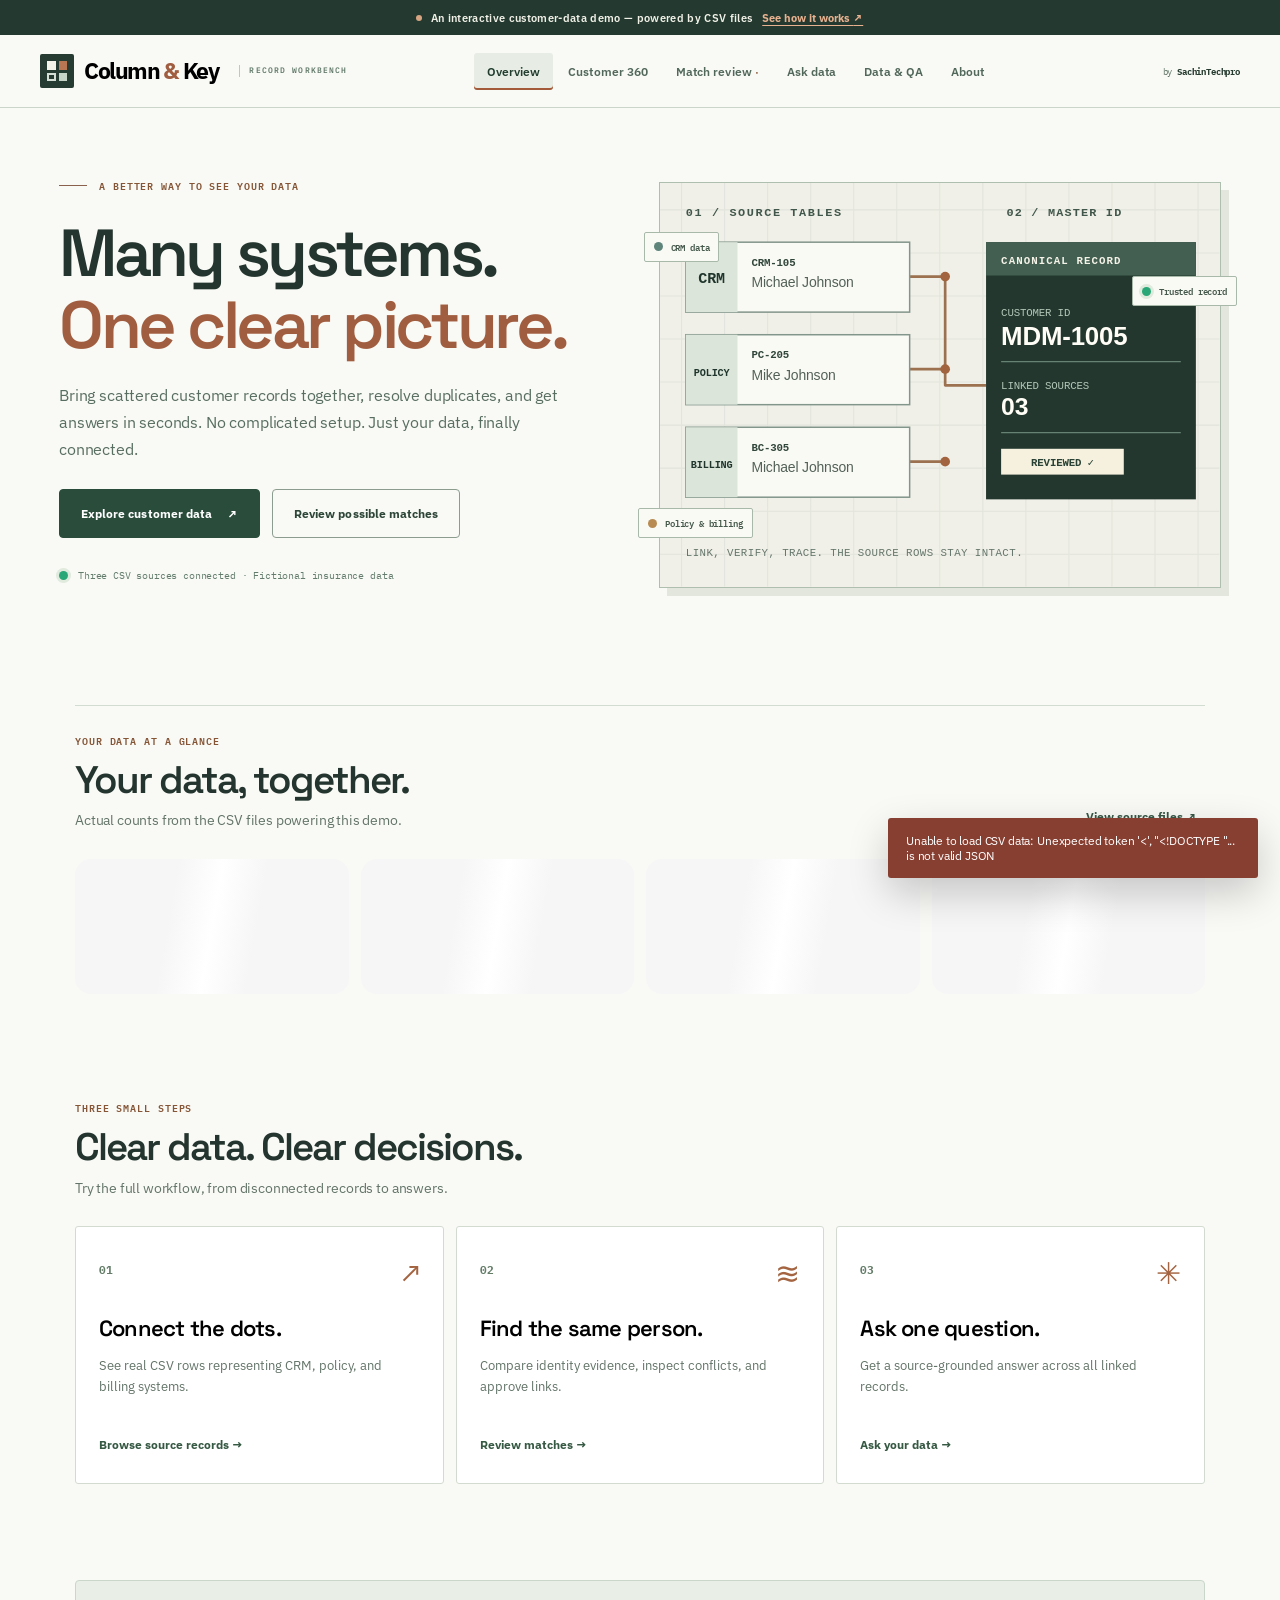
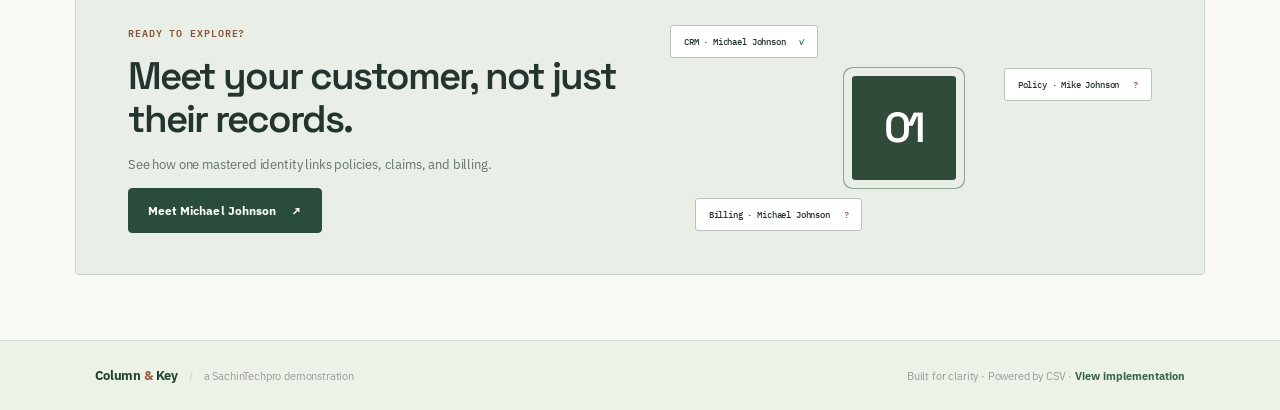
==== commit 5e007981: "Add About navigation link to Column & Key" ====
--- a/static/index.html
+++ b/static/index.html
@@ -24,6 +24,7 @@
         <button data-nav="matches" class="nav-link">Match review <span class="nav-count" id="match-nav-count">·</span></button>
         <button data-nav="assistant" class="nav-link">Ask data</button>
         <button data-nav="data" class="nav-link">Data & QA</button>
+        <a href="/about" class="nav-link" aria-label="About Column and Key">About</a>
       </nav>
       <span class="madeby">by <strong>SachinTechpro</strong></span>
     </div>
--- a/static/style.css
+++ b/static/style.css
@@ -93,3 +93,6 @@
 
 /* Consistent sans-serif names in the match review, including generated cards */
 .match-top h3{font:600 21px/1.25 "Space Grotesk","IBM Plex Sans",sans-serif;letter-spacing:-.045em}
+/* Make the four-square brand device legible at desktop and mobile sizes. */
+.brand-icon{align-items:stretch;justify-items:stretch}
+.brand-icon .brand-tile{width:100%;height:100%;align-self:stretch;justify-self:stretch}
